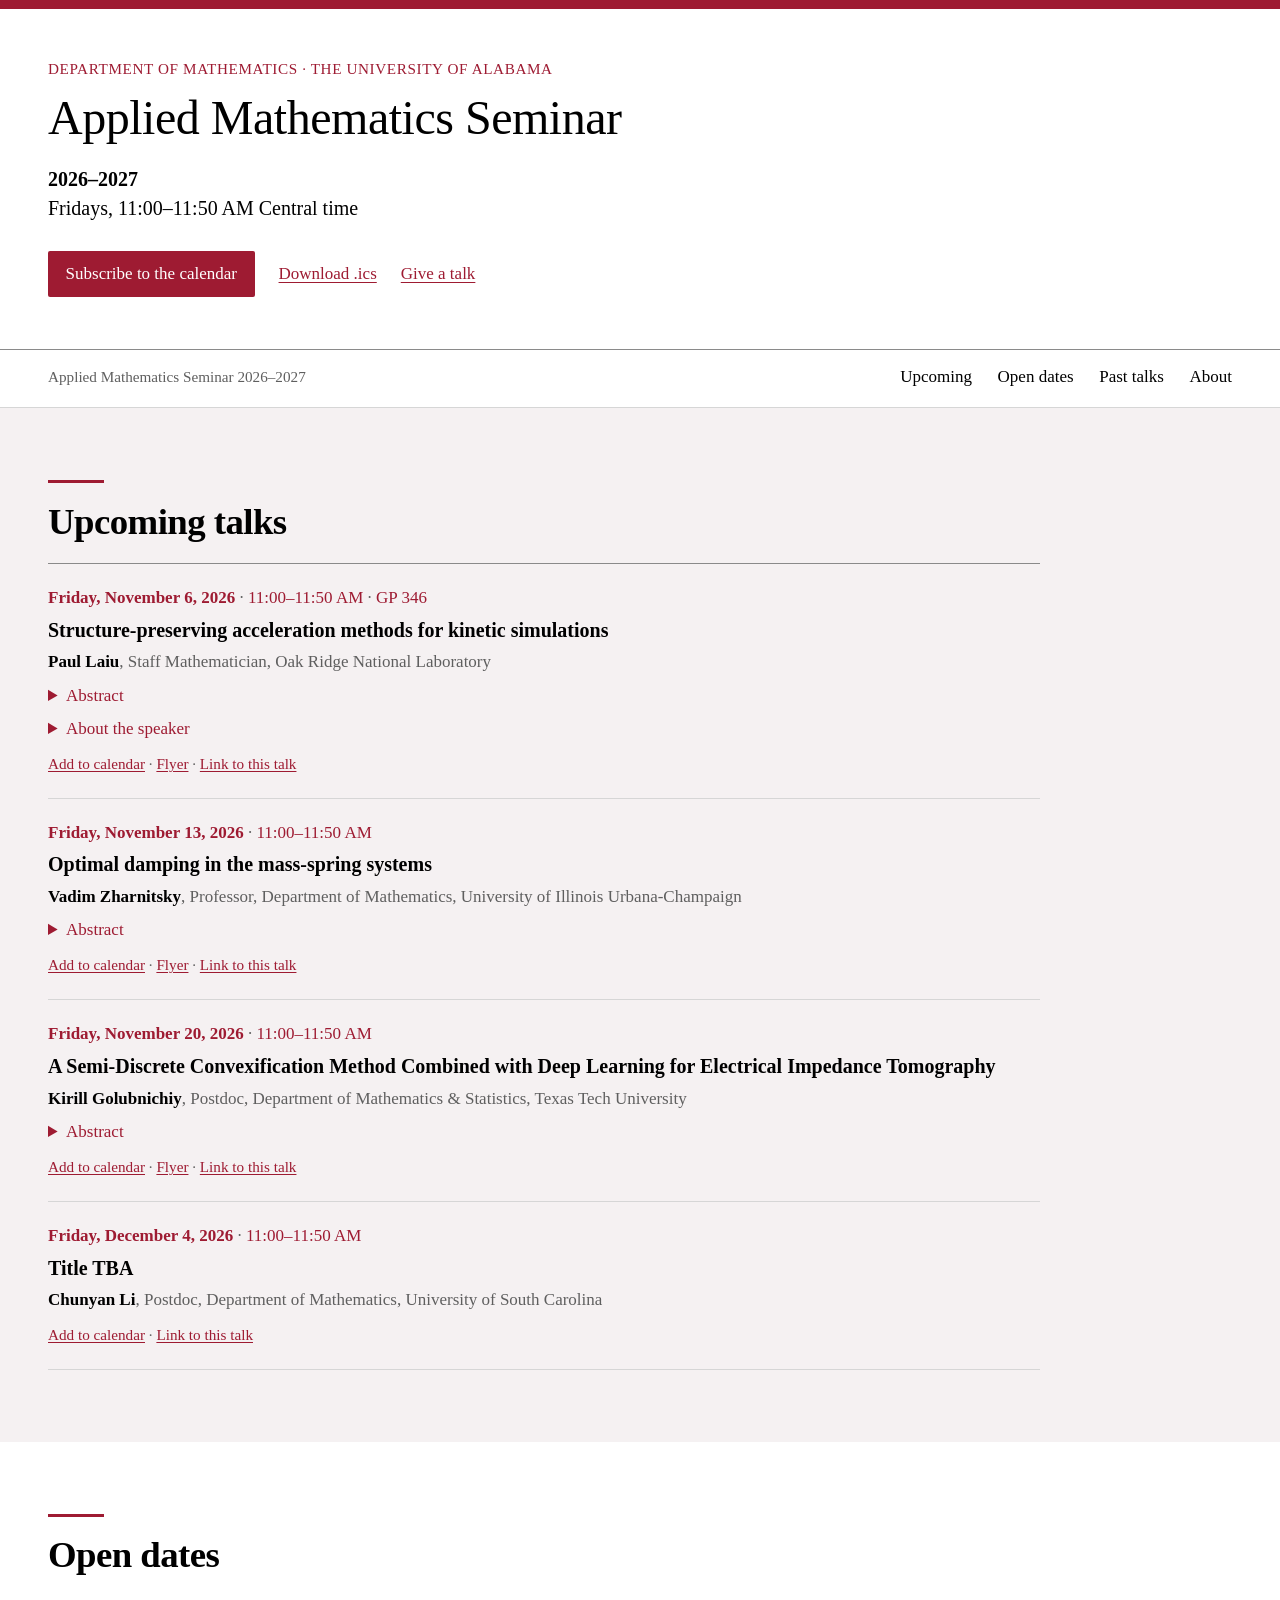
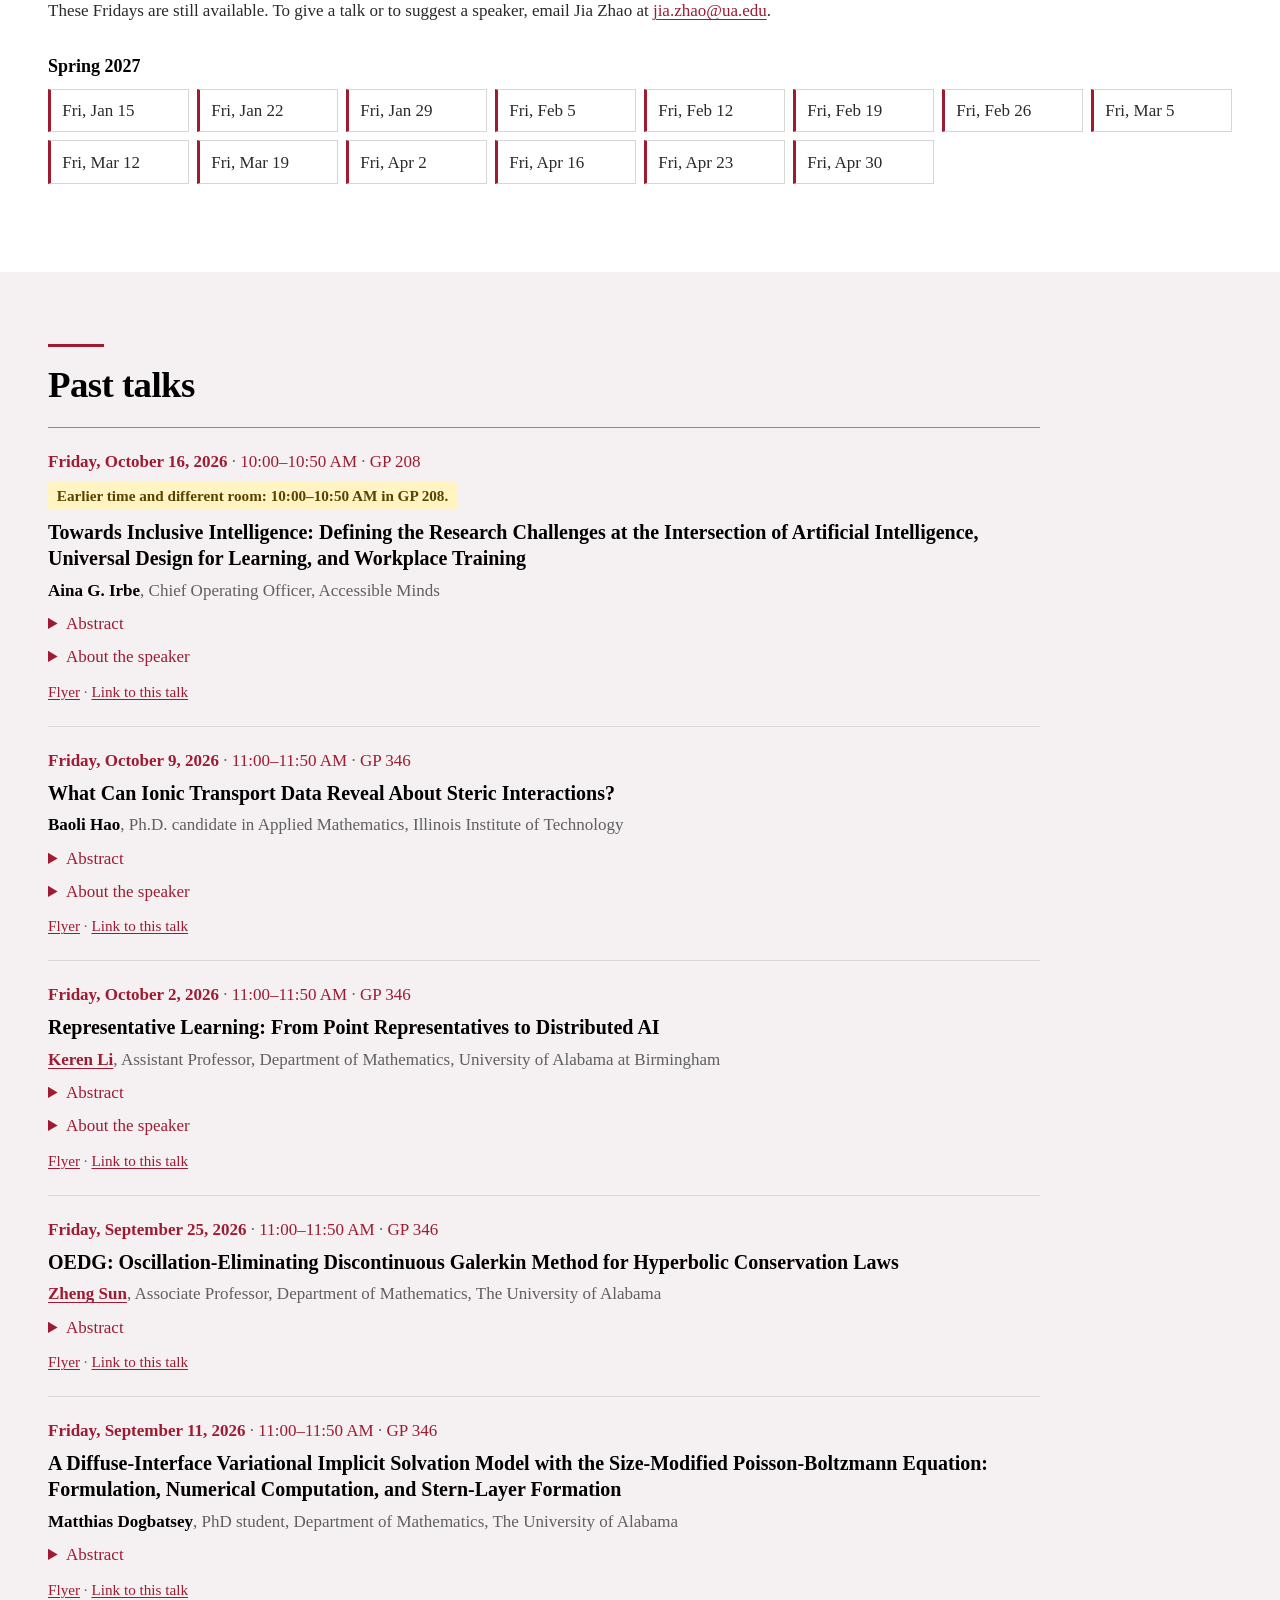
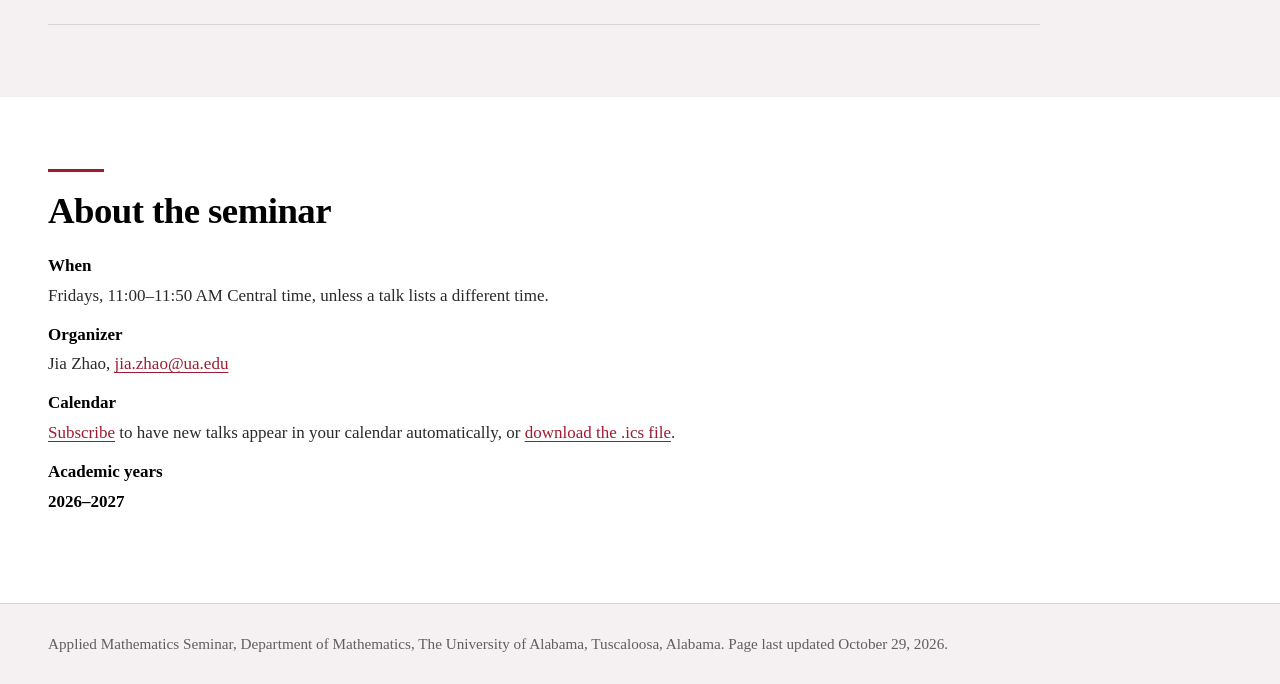
==== 2026-2027.html @ 8904eb74 "Paul Laiu (Nov 6): title, abstract, bio, room GP 346 Rebuilt as of 2026-10-29: Oct 9 and Oct 16 move" ====
<!DOCTYPE html>
<html lang="en">
<head>
<meta charset="utf-8">
<meta name="viewport" content="width=device-width, initial-scale=1">
<title>Applied Mathematics Seminar 2026–2027 · The University of Alabama</title>
<meta name="description" content="Applied Mathematics Seminar, The University of Alabama · Department of Mathematics: schedule, abstracts and open dates for 2026–2027.">
<link rel="stylesheet" href="style.css">
<link rel="alternate" type="text/calendar" title="Seminar calendar" href="seminar.ics">
<!-- Generated by build.py from talks.toml. Edit talks.toml, not this file. -->
</head>
<body>
<header class="masthead" id="top">
<div class="wrap">
<p class="kicker">Department of Mathematics · The University of Alabama</p>
<h1>Applied Mathematics Seminar</h1>
<p class="when-where"><span class="date">2026–2027</span><span>Fridays, 11:00–11:50 AM Central time</span></p>
<ul class="actions"><li><a class="primary" href="webcal://jiazhaomath.github.io/seminar/seminar.ics">Subscribe to the calendar</a></li><li><a href="seminar.ics">Download .ics</a></li><li><a href="#open">Give a talk</a></li></ul>
</div>
</header>

<nav class="toc" aria-label="On this page">
<div class="wrap">
<a class="toc-home" href="#top">Applied Mathematics Seminar 2026–2027</a>
<ul><li><a href="#upcoming">Upcoming</a></li><li><a href="#open">Open dates</a></li><li><a href="#past">Past talks</a></li><li><a href="#about">About</a></li></ul>
</div>
</nav>

<section id="upcoming" class="band band--tint">
<div class="wrap">
<h2>Upcoming talks</h2>
<article class="talk" id="2026-11-06">
<p class="talk-when"><time datetime="2026-11-06T11:00-06:00">Friday, November 6, 2026</time><span class="sep"> · </span>11:00–11:50 AM<span class="sep"> · </span>GP 346</p>
<h3 class="talk-title">Structure-preserving acceleration methods for kinetic simulations</h3>
<p class="talk-speaker"><span class="name">Paul Laiu</span><span class="aff">Staff Mathematician, Oak Ridge National Laboratory</span></p>
<details><summary>Abstract</summary>
<p>Kinetic equations model physical phenomena across neutron transport, plasmas, and radiative transfer. However, large-scale kinetic simulations are bottlenecked by severe memory and computational costs due to their high dimensionality. In this talk, we will discuss two different acceleration strategies that substantially reduce these costs while preserving important structural properties. First, we introduce a new entropy-based moment closure for moment systems derived from kinetic equations. This new closure bypasses expensive optimization in traditional entropy-based closures via a convex neural network approximation of the entropy function. This approach enables efficient, high-order moment simulations while guaranteeing provable physical properties such as entropy dissipation and hyperbolicity. Second, we combine a high-order/low-order (HOLO) method with a micro-macro (MM) decomposition to accelerate iterative solvers in implicit time-stepping schemes for the Bhatnagar-Gross-Krook (BGK) model. The HOLO method improves convergence by incorporating source-term estimates from a coupled low-order model, whereas the MM decomposition reduces the memory cost at the fluid limit. Numerical experiments confirm that both strategies deliver significant savings in memory and computation over traditional methods.</p>
</details>
<details><summary>About the speaker</summary>
<p>Paul Laiu is a Staff Mathematician in the Multiscale Methods and Dynamics Group at Oak Ridge National Laboratory. He received his Ph.D. degree in Electrical and Computer Engineering from University of Maryland College Park in 2016. Paul’s research interest includes surrogate modeling, iterative solvers, and numerical schemes for various partial differential equations in kinetic theory. His work focuses on the design, development, and analysis of mathematical tools that accelerate the simulation and learning of multiscale systems, with applications in astrophysics, computational fluid dynamics, nuclear fusion, and rarefied gas.</p>
</details>
<p class="talk-links"><a href="ics/2026-11-06.ics">Add to calendar</a><span class="sep"> · </span><a href="flyers/2026-11-06.html">Flyer</a><span class="sep"> · </span><a href="2026-2027.html#2026-11-06">Link to this talk</a></p>
</article>
<article class="talk" id="2026-11-13">
<p class="talk-when"><time datetime="2026-11-13T11:00-06:00">Friday, November 13, 2026</time><span class="sep"> · </span>11:00–11:50 AM</p>
<h3 class="talk-title">Optimal damping in the mass-spring systems</h3>
<p class="talk-speaker"><span class="name">Vadim Zharnitsky</span><span class="aff">Professor, Department of Mathematics, University of Illinois Urbana-Champaign</span></p>
<details><summary>Abstract</summary>
<p>It is a well-known textbook example in classical mechanics that a single-degree-of-freedom mass-spring harmonic oscillator achieves its fastest exponential decay when the damping is critical. We study the analogous problem of designing optimal damping for a system of several coupled linear oscillators. Using the Weyl–Horn theorem, we construct an explicit damping matrix that theoretically realizes the best possible exponential decay rate of the system, which turns out to be the geometric mean of the natural frequencies. We show that this damping strategy outperforms the classical Rayleigh (proportional) damping approach. We also characterize the parameter regimes in which the optimal damping matrix necessarily ceases to be positive definite, and discuss the implications of this phenomenon.</p>
<p>This is a joint work with M. Arnold (UT-Dallas, USA) and O. Gendelman (Technion, Israel).</p>
</details>
<p class="talk-links"><a href="ics/2026-11-13.ics">Add to calendar</a><span class="sep"> · </span><a href="flyers/2026-11-13.html">Flyer</a><span class="sep"> · </span><a href="2026-2027.html#2026-11-13">Link to this talk</a></p>
</article>
<article class="talk" id="2026-11-20">
<p class="talk-when"><time datetime="2026-11-20T11:00-06:00">Friday, November 20, 2026</time><span class="sep"> · </span>11:00–11:50 AM</p>
<h3 class="talk-title">A Semi-Discrete Convexification Method Combined with Deep Learning for Electrical Impedance Tomography</h3>
<p class="talk-speaker"><span class="name">Kirill Golubnichiy</span><span class="aff">Postdoc, Department of Mathematics &amp; Statistics, Texas Tech University</span></p>
<details><summary>Abstract</summary>
<p>In this talk, we develop a new semi-discrete version of the Carleman estimate-based convexification method, a globally convergent numerical approach for nonlinear inverse problems. The semi-discrete convexification method is used to generate an accurate starting point for the subsequent deep learning training procedure. An important feature of the continuous convexification method is that its convergence to the true solution does not require the availability of a sufficiently accurate initial guess.</p>
<p>We introduce a new concept of (h)-strong convexity, where (h) denotes the grid step size in the semi-discrete formulation. This property enables us to derive an a priori accuracy estimate for the starting point supplied to the deep learning stage. The proposed approach is applied to the highly nonlinear inverse problem of Electrical Impedance Tomography. Numerical experiments involving complicated conductivity structures demonstrate the accuracy, robustness, and computational feasibility of the combined semi-discrete convexification and deep learning procedure.</p>
</details>
<p class="talk-links"><a href="ics/2026-11-20.ics">Add to calendar</a><span class="sep"> · </span><a href="flyers/2026-11-20.html">Flyer</a><span class="sep"> · </span><a href="2026-2027.html#2026-11-20">Link to this talk</a></p>
</article>
<article class="talk" id="2026-12-04">
<p class="talk-when"><time datetime="2026-12-04T11:00-06:00">Friday, December 4, 2026</time><span class="sep"> · </span>11:00–11:50 AM</p>
<h3 class="talk-title">Title TBA</h3>
<p class="talk-speaker"><span class="name">Chunyan Li</span><span class="aff">Postdoc, Department of Mathematics, University of South Carolina</span></p>
<p class="talk-links"><a href="ics/2026-12-04.ics">Add to calendar</a><span class="sep"> · </span><a href="2026-2027.html#2026-12-04">Link to this talk</a></p>
</article>
</div>
</section>
<section id="open" class="band">
<div class="wrap">
<h2>Open dates</h2>
<p>These Fridays are still available. To give a talk or to suggest a speaker, email Jia Zhao at <a href="mailto:jia.zhao@ua.edu">jia.zhao@ua.edu</a>.</p>
<h3>Spring 2027</h3>
<ul class="open-dates"><li><time datetime="2027-01-15">Fri, Jan 15</time></li><li><time datetime="2027-01-22">Fri, Jan 22</time></li><li><time datetime="2027-01-29">Fri, Jan 29</time></li><li><time datetime="2027-02-05">Fri, Feb 5</time></li><li><time datetime="2027-02-12">Fri, Feb 12</time></li><li><time datetime="2027-02-19">Fri, Feb 19</time></li><li><time datetime="2027-02-26">Fri, Feb 26</time></li><li><time datetime="2027-03-05">Fri, Mar 5</time></li><li><time datetime="2027-03-12">Fri, Mar 12</time></li><li><time datetime="2027-03-19">Fri, Mar 19</time></li><li><time datetime="2027-04-02">Fri, Apr 2</time></li><li><time datetime="2027-04-16">Fri, Apr 16</time></li><li><time datetime="2027-04-23">Fri, Apr 23</time></li><li><time datetime="2027-04-30">Fri, Apr 30</time></li></ul>
</div>
</section>
<section id="past" class="band band--tint">
<div class="wrap">
<h2>Past talks</h2>
<article class="talk" id="2026-10-16">
<p class="talk-when"><time datetime="2026-10-16T10:00-05:00">Friday, October 16, 2026</time><span class="sep"> · </span>10:00–10:50 AM<span class="sep"> · </span>GP 208</p>
<p class="talk-note">Earlier time and different room: 10:00–10:50 AM in GP 208.</p>
<h3 class="talk-title">Towards Inclusive Intelligence: Defining the Research Challenges at the Intersection of Artificial Intelligence, Universal Design for Learning, and Workplace Training</h3>
<p class="talk-speaker"><span class="name">Aina G. Irbe</span><span class="aff">Chief Operating Officer, Accessible Minds</span></p>
<details><summary>Abstract</summary>
<p>Organizations are increasingly using artificial intelligence (AI) to create workplace and academic training. AI can generate content quickly, adapt materials to different learners, and deliver information in text, audio, and video. These features seem to align with Universal Design for Learning (UDL), a framework that supports diverse learners by providing multiple means of engagement, representation, and action and expression. However, being efficient and adaptive is not the same as being inclusive. AI-generated training can still overlook barriers related to disability, accessibility, language, cognition, and knowledge transfer.</p>
<p>This raises three challenges in using AI to develop workplace and academic training: AI is often optimized for goals that don&#x27;t reflect inclusive learning, it can introduce new accessibility barriers or amplify existing ones, and there is no practical, validated way to evaluate training developed with AI. A proposed six-dimension framework based on UDL and the Web Content Accessibility Guidelines (WCAG) offers a way to assess whether AI-developed training is accessible, inclusive, and educationally sound. Three research questions and recommendations for future studies outline the next steps needed to validate it.</p>
</details>
<details><summary>About the speaker</summary>
<p>Dr. Aina G. Irbe is a Global Learning Strategist with a PhD in Instructional Design and Educational Technology. Specializing in digital accessibility, inclusion, and Universal Design for Learning, Dr. Irbe leads transformative digital education initiatives across global enterprises, government, and the social impact sector. A Certified Professional in Accessibility Core Competencies (CPACC) through the International Association of Accessibility Professionals (IAAP), Dr. Irbe currently serves as Chief Operating Officer at Accessible Minds.</p>
<p>Dr. Irbe&#x27;s career spans the public and private sectors, including work at the U.S. Department of State&#x27;s National Foreign Affairs Training Center (NFATC) and consulting for a range of other government agencies and nonprofit organizations. Previous roles include adjunct professor at George Washington University, and Dr. Irbe coauthored a chapter on accessible e-learning in the International Handbook of E-learning.</p>
</details>
<p class="talk-links"><a href="flyers/2026-10-16.html">Flyer</a><span class="sep"> · </span><a href="2026-2027.html#2026-10-16">Link to this talk</a></p>
</article>
<article class="talk" id="2026-10-09">
<p class="talk-when"><time datetime="2026-10-09T11:00-05:00">Friday, October 9, 2026</time><span class="sep"> · </span>11:00–11:50 AM<span class="sep"> · </span>GP 346</p>
<h3 class="talk-title">What Can Ionic Transport Data Reveal About Steric Interactions?</h3>
<p class="talk-speaker"><span class="name">Baoli Hao</span><span class="aff">Ph.D. candidate in Applied Mathematics, Illinois Institute of Technology</span></p>
<details><summary>Abstract</summary>
<p>To what extent can microscopic interactions be inferred from observable dynamics? We investigate this question in ionic transport, where steric interactions may operate at scales beyond experimental resolution. Within a unified energy-dissipation framework, we develop a hierarchy of local, higher-order, and nonlocal constitutive models to investigate what can be learned from dynamical observations. By connecting interaction scales and observational information with identifiability, model stability, and predictive accuracy, we determine the level of constitutive complexity supported by the data. Our study highlights the distinction between recovering microscopic interactions and identifying their observable dynamical effects, providing a general perspective on data-driven coarse-graining and the limits of learning multiscale physics from finite-resolution observations.</p>
</details>
<details><summary>About the speaker</summary>
<p>Baoli Hao is a Ph.D. candidate in Applied Mathematics at the Illinois Institute of Technology, advised by Professor Chun Liu. His research lies at the intersection of inverse problems and scientific machine learning, with a particular focus on learning hidden dynamical mechanisms from incomplete observational data. His work spans interacting particle systems and nonlinear partial differential equations, emphasizing structure-preserving modeling and the mathematical foundations of data-driven inference.</p>
</details>
<p class="talk-links"><a href="flyers/2026-10-09.html">Flyer</a><span class="sep"> · </span><a href="2026-2027.html#2026-10-09">Link to this talk</a></p>
</article>
<article class="talk" id="2026-10-02">
<p class="talk-when"><time datetime="2026-10-02T11:00-05:00">Friday, October 2, 2026</time><span class="sep"> · </span>11:00–11:50 AM<span class="sep"> · </span>GP 346</p>
<h3 class="talk-title">Representative Learning: From Point Representatives to Distributed AI</h3>
<p class="talk-speaker"><span class="name"><a href="https://www.uab.edu/cas/mathematics/people/faculty-directory/keren-li">Keren Li</a></span><span class="aff">Assistant Professor, Department of Mathematics, University of Alabama at Birmingham</span></p>
<details><summary>Abstract</summary>
<p>Distributed machine learning traditionally relies on exchanging gradients, model parameters, or predictions across computing nodes. Such communication can become inefficient and unstable when data are heterogeneous or communication is asynchronous. In this talk, I present Representative Learning (RepL), a framework that replaces model-based communication with the exchange of representative data objects that summarize local statistical information while preserving privacy and interpretability.</p>
<p>I will describe the evolution of RepL from simple point representatives to score-preserving and distribution-valued representations, highlighting recent developments in stability, identifiability, and heterogeneity-aware learning. I will also discuss extensions to collaborative learning, clouded representatives based on lifted empirical risk, and distributed AI systems that communicate information at the data level rather than the model level. The talk concludes with current challenges and future directions toward a unified framework for distributed AI under heterogeneity and communication constraints.</p>
</details>
<details><summary>About the speaker</summary>
<p>Keren Li is a tenure-track Assistant Professor in the Department of Mathematics at the University of Alabama at Birmingham. He earned his Ph.D. from the University of Illinois Chicago and completed postdoctoral training at Northwestern University. His research centers on distributed machine learning, particularly Representative Learning (RepL), a data-centric framework for decentralized AI that addresses challenges arising from heterogeneity and asynchrony in large-scale distributed environments.</p>
</details>
<p class="talk-links"><a href="flyers/2026-10-02.html">Flyer</a><span class="sep"> · </span><a href="2026-2027.html#2026-10-02">Link to this talk</a></p>
</article>
<article class="talk" id="2026-09-25">
<p class="talk-when"><time datetime="2026-09-25T11:00-05:00">Friday, September 25, 2026</time><span class="sep"> · </span>11:00–11:50 AM<span class="sep"> · </span>GP 346</p>
<h3 class="talk-title">OEDG: Oscillation-Eliminating Discontinuous Galerkin Method for Hyperbolic Conservation Laws</h3>
<p class="talk-speaker"><span class="name"><a href="https://sites.ua.edu/zsun/">Zheng Sun</a></span><span class="aff">Associate Professor, Department of Mathematics, The University of Alabama</span></p>
<details><summary>Abstract</summary>
<p>Controlling spurious oscillations is crucial for designing reliable numerical schemes for hyperbolic conservation laws. In this talk, we propose a novel, robust, and efficient oscillation-eliminating discontinuous Galerkin (OEDG) method on general meshes, motivated by the damping technique in [Lu, Liu, and Shu, SIAM J. Numer. Anal., 59:1299–1324, 2021]. The OEDG method incorporates an OE procedure after each Runge–Kutta stage, and it is devised by alternately evolving the conventional semidiscrete DG scheme and a damping equation. A novel damping operator is designed to possess both scale-invariant and evolution-invariant properties. We rigorously prove optimal error estimates of the fully discrete OEDG method for smooth solutions of linear scalar conservation laws. The OEDG method exhibits many notable advantages. It effectively eliminates spurious oscillations for problems spanning various scales and wave speeds without problem-specific parameters. Furthermore, it retains the key properties of the conventional DG method, such as conservation, optimal convergence rates, and superconvergence. Moreover, the OEDG method maintains stability under the normal CFL condition, even in the presence of strong shocks associated with highly stiff damping terms. The OE procedure is non-intrusive, facilitating seamless integration into existing DG codes as an independent module. Extensive numerical results confirm the analysis and validate the effectiveness of the OEDG method.</p>
</details>
<p class="talk-links"><a href="flyers/2026-09-25.html">Flyer</a><span class="sep"> · </span><a href="2026-2027.html#2026-09-25">Link to this talk</a></p>
</article>
<article class="talk" id="2026-09-11">
<p class="talk-when"><time datetime="2026-09-11T11:00-05:00">Friday, September 11, 2026</time><span class="sep"> · </span>11:00–11:50 AM<span class="sep"> · </span>GP 346</p>
<h3 class="talk-title">A Diffuse-Interface Variational Implicit Solvation Model with the Size-Modified Poisson-Boltzmann Equation: Formulation, Numerical Computation, and Stern-Layer Formation</h3>
<p class="talk-speaker"><span class="name">Matthias Dogbatsey</span><span class="aff">PhD student, Department of Mathematics, The University of Alabama</span></p>
<details><summary>Abstract</summary>
<p>Diffuse-interface variational implicit solvation models (VISMs) enable efficient computation of ensemble average solvation energies without costly molecular dynamics sampling. However, the underlying coupled nonlinear PDEs remain computationally demanding, and the classical Poisson–Boltzmann model neglects finite ion size, predicting unphysically high concentrations near molecular surfaces. We present the first numerical realization of the diffuse-interface VISM, developed to date only analytically, and the first to incorporate steric effects via the fully nonlinear size-modified Poisson–Boltzmann (SMPB) equation, coupled to a <i>p</i>-Laplace equation that determines the solute-solvent interface variationally rather than prescribing it. Our solver combines an alternating direction implicit scheme with an inexact Newton–Krylov method, stabilized by a coupling relaxation strategy. We validate against manufactured solutions and biomolecular benchmarks, and show that both steric ion effects and short-range Lennard-Jones repulsion are required for a Stern layer to emerge.</p>
</details>
<p class="talk-links"><a href="flyers/2026-09-11.html">Flyer</a><span class="sep"> · </span><a href="2026-2027.html#2026-09-11">Link to this talk</a></p>
</article>
</div>
</section>
<section id="about" class="band">
<div class="wrap">
<h2>About the seminar</h2>
<dl>
<dt>When</dt><dd>Fridays, 11:00–11:50 AM Central time, unless a talk lists a different time.</dd>
<dt>Organizer</dt><dd>Jia Zhao, <a href="mailto:jia.zhao@ua.edu">jia.zhao@ua.edu</a></dd>
<dt>Calendar</dt><dd><a href="webcal://jiazhaomath.github.io/seminar/seminar.ics">Subscribe</a> to have new talks appear in your calendar automatically, or <a href="seminar.ics">download the .ics file</a>.</dd>
<dt>Academic years</dt><dd><ul class="years"><li><span aria-current="page">2026–2027</span></li></ul></dd>
</dl>
</div>
</section>

<footer class="band--tint">
<div class="wrap">
<p>Applied Mathematics Seminar, Department of Mathematics, The University of Alabama, Tuscaloosa, Alabama. Page last updated October 29, 2026.</p>
</div>
</footer>
</body>
</html>
---- style.css ----
/* Applied Mathematics Seminar, The University of Alabama
   Hand-written stylesheet, adapted from the UASAM 2026 meeting site
   (github.com/JiaZhaoMath/UASAM2026) so the two sites look alike.
   No frameworks, no external fonts or scripts.

   Page structure: each top-level block (masthead, nav, section, footer) is a
   full-bleed "band" that carries the background; an inner .wrap holds the
   measure. Sections alternate paper / tint and each opens with a crimson rule,
   so every section reads as its own block. */

:root {
  --crimson: #9e1b32;          /* UA crimson */
  --crimson-deep: #7a1427;
  --crimson-wash: #eddfe3;     /* shading for breaks in the schedule */
  --on-crimson: #ffffff;       /* text on a crimson button: 7.9:1, hover 10.7:1 */
  --paper: #ffffff;
  --band: #f5f1f2;             /* alternating section background */
  --ink: #000000;
  --ink-body: #2a2a2a;
  --ink-muted: #5f5f5f;
  --rule: #d6d6d6;
  --rule-strong: #8a8a8a;
  --tbd-bg: #fff4c2;
  --tbd-ink: #5a4300;
  --sticky-shadow: 0 1px 0 rgba(0, 0, 0, 0.09), 0 6px 14px rgba(0, 0, 0, 0.07);
  --measure: 62rem;
  --measure-wide: 78rem;
  --nav-height: 4.5rem;
}

@media (prefers-color-scheme: dark) {
  :root {
    --crimson: #e2647b;
    --crimson-deep: #f08ea0;
    --crimson-wash: #3d1922;
    --on-crimson: #161616;     /* dark text on the light dark-mode pink: 5.5:1, hover 7.8:1 */
    --paper: #161616;
    --band: #1e1a1c;
    --ink: #ffffff;
    --ink-body: #dcdcdc;
    --ink-muted: #a3a3a3;
    --rule: #3a3a3a;
    --rule-strong: #7a7a7a;
    --tbd-bg: #4a3a00;
    --tbd-ink: #ffe9a3;
    --sticky-shadow: 0 1px 0 rgba(0, 0, 0, 0.6), 0 6px 14px rgba(0, 0, 0, 0.5);
  }
}

* { box-sizing: border-box; }

html { color-scheme: light dark; }

body {
  margin: 0;
  background: var(--paper);
  color: var(--ink-body);
  font-family: "Iowan Old Style", "Palatino Linotype", "Book Antiqua", Palatino, Georgia, "Times New Roman", serif;
  font-size: 1.0625rem;
  line-height: 1.6;
  border-top: 0.6rem solid var(--crimson);
}

a {
  color: var(--crimson);
  text-decoration-thickness: 1px;
  text-underline-offset: 0.15em;
}
a:hover { color: var(--crimson-deep); }
a:focus-visible,
summary:focus-visible {
  outline: 3px solid var(--crimson);
  outline-offset: 3px;
}

/* Keep anything scrolled to by a link or by keyboard focus clear of the
   pinned navigation bar. */
:is(a, summary, [tabindex]) { scroll-margin-top: calc(var(--nav-height) + 1rem); }

/* Bands and the measure inside them */

.wrap {
  max-width: var(--measure-wide);
  margin: 0 auto;
  padding-left: 2rem;
  padding-right: 2rem;
}

.band { padding: 4.5rem 0; }
.band--tint { background: var(--band); }

@media (max-width: 34rem) {
  .wrap { padding-left: 1.25rem; padding-right: 1.25rem; }
  .band { padding: 3rem 0; }
}

/* Masthead */

.masthead { padding: 3rem 0 3.25rem; }

.masthead h1 {
  margin: 0;
  color: var(--ink);
  font-weight: 400;
  font-size: clamp(1.9rem, 4.6vw, 3rem);
  line-height: 1.12;
  letter-spacing: -0.01em;
  text-wrap: balance;
}

.masthead .when-where {
  margin: 1.25rem 0 0;
  font-size: 1.25rem;
  line-height: 1.45;
  color: var(--ink);
}
.masthead .when-where span { display: block; }
.masthead .when-where .date { font-weight: 700; }

.masthead .tentative {
  margin: 1rem 0 0;
  color: var(--ink-muted);
  max-width: var(--measure);
}

.actions {
  margin: 1.75rem 0 0;
  padding: 0;
  list-style: none;
  display: flex;
  flex-wrap: wrap;
  gap: 0.75rem 1.5rem;
}
.actions a.primary {
  display: inline-block;
  background: var(--crimson);
  color: var(--on-crimson);
  padding: 0.6rem 1.1rem;
  text-decoration: none;
  border-radius: 2px;
}
.actions a.primary:hover { background: var(--crimson-deep); color: var(--on-crimson); }
.actions li { display: flex; align-items: center; }

/* In-page navigation, pinned to the top while scrolling */

.toc {
  position: sticky;
  top: 0;
  z-index: 10;
  margin: 0;
  padding: 0.8rem 0;
  background: var(--paper);
  border-top: 1px solid var(--rule-strong);
  border-bottom: 1px solid var(--rule);
}
.toc.is-stuck {
  border-top-color: transparent;
  box-shadow: var(--sticky-shadow);
}
.toc .wrap {
  display: flex;
  flex-wrap: wrap;
  align-items: baseline;
  gap: 0.4rem 2rem;
}
.toc-home {
  color: var(--ink-muted);
  font-size: 0.95rem;
  text-decoration: none;
}
.toc-home:hover { color: var(--crimson); text-decoration: underline; }
@media (max-width: 48rem) { .toc-home { display: none; } }

.toc ul {
  margin: 0 0 0 auto;
  padding: 0;
  list-style: none;
  display: flex;
  flex-wrap: wrap;
  gap: 0.3rem 1.6rem;
}
.toc a:not(.toc-home) {
  display: inline-block;
  color: var(--ink);
  text-decoration: none;
  padding-bottom: 0.15rem;
  border-bottom: 2px solid transparent;
}
.toc a:not(.toc-home):hover {
  color: var(--crimson);
  border-bottom-color: var(--rule-strong);
}
.toc a.is-current {
  color: var(--crimson);
  font-weight: 700;
  border-bottom-color: var(--crimson);
}

/* Keep the pinned bar to a single row on a phone: it stays on screen the whole
   time, so it must not eat the viewport. The site has no JavaScript, so
   --nav-height is a fixed estimate of the bar's height at this width. */
@media (max-width: 34rem) {
  :root { --nav-height: 6.5rem; }
  .toc { padding: 0.6rem 0; }
  .toc ul { gap: 0.25rem 1rem; font-size: 0.95rem; }
}

/* Sections */

section { scroll-margin-top: var(--nav-height); }

h2 {
  margin: 0 0 1.25rem;
  color: var(--ink);
  font-weight: 700;
  font-size: clamp(1.8rem, 3vw, 2.3rem);
  line-height: 1.15;
  letter-spacing: -0.015em;
}
section h2::before {
  content: "";
  display: block;
  width: 3.5rem;
  height: 3px;
  margin-bottom: 1.1rem;
  background: var(--crimson);
}

h3 {
  margin: 1.75rem 0 0.5rem;
  color: var(--ink);
  font-weight: 700;
  font-size: 1.125rem;
}

p, ul, ol, dl { max-width: var(--measure); }
p { margin: 0 0 1rem; }

/* Masthead additions */

.masthead .kicker {
  margin: 0 0 0.6rem;
  color: var(--crimson);
  font-size: 0.95rem;
  letter-spacing: 0.04em;
  text-transform: uppercase;
}

/* Talk cards */

.talk {
  max-width: var(--measure);
  padding: 1.25rem 0 1.35rem;
  border-bottom: 1px solid var(--rule);
  scroll-margin-top: calc(var(--nav-height) + 1rem);
}
.talk:first-of-type { border-top: 1px solid var(--rule-strong); }
.talk:target {
  background: var(--crimson-wash);
  box-shadow: -1rem 0 0 var(--crimson-wash), 1rem 0 0 var(--crimson-wash);
}

.talk-when {
  margin: 0 0 0.35rem;
  color: var(--crimson);
  font-variant-numeric: tabular-nums;
}
.talk-when time { font-weight: 700; }
.sep { color: var(--ink-muted); }

.talk-note {
  display: inline-block;
  margin: 0.1rem 0 0.6rem;
  padding: 0.1rem 0.55rem;
  background: var(--tbd-bg);
  color: var(--tbd-ink);
  border-radius: 2px;
  font-weight: 700;
  font-size: 0.95rem;
}

.talk-title {
  margin: 0 0 0.35rem;
  font-size: 1.25rem;
  line-height: 1.3;
  text-wrap: pretty;
}

.talk-speaker { margin: 0 0 0.4rem; }
.talk-speaker .name { color: var(--ink); font-weight: 700; }
.talk-speaker .name + .aff::before { content: ", "; }
.talk-speaker .aff { color: var(--ink-muted); }

.talk-reserved {
  margin: 0;
  color: var(--ink-muted);
  font-style: italic;
}

.talk details { margin: 0.35rem 0 0; }
.talk summary {
  cursor: pointer;
  color: var(--crimson);
  width: max-content;
  max-width: 100%;
}
.talk summary:hover { color: var(--crimson-deep); text-decoration: underline; }
.talk details p { margin: 0.5rem 0 0; }
.talk details[open] { padding-bottom: 0.4rem; }

.talk-links {
  margin: 0.6rem 0 0;
  font-size: 0.95rem;
}

/* Open dates */

.open-dates {
  list-style: none;
  padding: 0;
  margin: 0 0 1rem;
  max-width: none;
  display: grid;
  grid-template-columns: repeat(auto-fill, minmax(8.5rem, 1fr));
  gap: 0.5rem;
}
.open-dates li {
  padding: 0.45rem 0.7rem;
  background: var(--paper);
  border: 1px solid var(--rule);
  border-left: 3px solid var(--crimson);
  font-variant-numeric: tabular-nums;
}
.band--tint .open-dates li { background: var(--paper); }

/* About */

dl { margin: 0 0 1rem; }
dt { font-weight: 700; color: var(--ink); margin-top: 0.75rem; }
dd { margin: 0.15rem 0 0; }

.years {
  list-style: none;
  padding: 0;
  margin: 0;
  display: flex;
  flex-wrap: wrap;
  gap: 0.25rem 1.25rem;
}
.years [aria-current] { font-weight: 700; color: var(--ink); }

footer {
  padding: 1.75rem 0;
  border-top: 1px solid var(--rule);
  color: var(--ink-muted);
  font-size: 0.95rem;
}
footer p { margin: 0; }

@media (prefers-reduced-motion: no-preference) {
  html { scroll-behavior: smooth; }
}

@media print {
  body { border-top: none; color: #000; }
  .actions, .toc, .talk-links { display: none; }
  a { color: #000; text-decoration: none; }
  .band { padding: 1.25rem 0; }
  .band--tint, .talk:target { background: none; box-shadow: none; }
  section h2::before { background: #000; }
  .talk { break-inside: avoid; }
}

/* Flyer pages (flyers/<date>.html): one talk, one printed page */

body.flyer { border-top: none; background: var(--band); }

.flyer-back {
  max-width: 8.5in;
  margin: 1rem auto 0;
  padding: 0 1rem;
  font-size: 0.95rem;
  color: var(--ink-muted);
}

.flyer-page {
  box-sizing: border-box;
  max-width: 8.5in;
  min-height: 11in;
  margin: 1rem auto 2rem;
  padding: 0.7in 0.75in 0.6in;
  background: var(--paper);
  border-top: 0.45in solid var(--crimson);
  box-shadow: 0 1px 3px rgba(0, 0, 0, 0.12);
  display: flex;
  flex-direction: column;
}

.flyer-head { margin-bottom: 1.4rem; }
.flyer-series {
  margin: 0;
  color: var(--crimson);
  font-size: 1.9rem;
  font-weight: 700;
  line-height: 1.1;
}
.flyer-dept { margin: 0.2rem 0 0; color: var(--ink-muted); }

.flyer-when {
  margin: 0 0 1.25rem;
  padding: 0.6rem 0;
  border-top: 1px solid var(--rule-strong);
  border-bottom: 1px solid var(--rule-strong);
  color: var(--ink);
  font-size: 1.15rem;
  font-weight: 700;
  display: flex;
  flex-wrap: wrap;
  gap: 0.2rem 1.6rem;
}

.flyer-note {
  margin: -0.5rem 0 1.1rem;
  padding: 0.3rem 0.6rem;
  background: var(--tbd-bg);
  color: var(--tbd-ink);
  font-weight: 700;
}

.flyer-title {
  margin: 0 0 0.9rem;
  color: var(--ink);
  font-size: 2rem;
  line-height: 1.15;
  font-weight: 700;
  text-wrap: balance;
}
.flyer-speaker { margin: 0; color: var(--ink); font-size: 1.35rem; font-weight: 700; }
.flyer-aff { margin: 0.1rem 0 0; color: var(--ink-muted); font-size: 1.05rem; }

.flyer-page section { margin-top: 1.3rem; }
.flyer-page h2 {
  margin: 0 0 0.35rem;
  font-size: 1.05rem;
  letter-spacing: 0.04em;
  text-transform: uppercase;
  color: var(--crimson);
}
.flyer-page section p { margin: 0 0 0.6rem; max-width: none; text-align: justify; hyphens: auto; }

.flyer--dense { font-size: 0.95rem; line-height: 1.45; }
.flyer--dense .flyer-title { font-size: 1.7rem; }
.flyer--compact { font-size: 0.82rem; line-height: 1.34; }
.flyer--compact .flyer-head { margin-bottom: 0.9rem; }
.flyer--compact .flyer-when { font-size: 1.05rem; margin-bottom: 0.9rem; }
.flyer--compact .flyer-title { font-size: 1.45rem; }
.flyer--compact .flyer-speaker { font-size: 1.2rem; }
.flyer--compact section { margin-top: 0.8rem; }
.flyer-page section h2::before { display: none; }

.flyer-foot {
  margin-top: auto;
  padding-top: 1rem;
  border-top: 1px solid var(--rule);
  display: flex;
  flex-wrap: wrap;
  justify-content: space-between;
  gap: 0.25rem 1rem;
  color: var(--ink-muted);
}

@media (max-width: 34rem) {
  .flyer-page { padding: 1.25rem 1rem; min-height: 0; border-top-width: 0.6rem; }
  .flyer-title { font-size: 1.5rem; }
}

@page { size: letter; margin: 0.5in; }

@media print {
  body.flyer { background: #fff; }
  .flyer-back { display: none; }
  .flyer-page {
    max-width: none;
    min-height: 9.85in;
    margin: 0;
    padding: 0;
    padding-top: 0.25in;
    background: #fff;
    box-shadow: none;
    border-top: 0.3in solid #9e1b32;
    -webkit-print-color-adjust: exact;
    print-color-adjust: exact;
  }
  .flyer-series, .flyer-page h2 { color: #9e1b32; }
  .flyer-page, .flyer-title, .flyer-speaker, .flyer-when { color: #000; }
  .flyer-aff, .flyer-dept, .flyer-foot { color: #444; }
  .flyer-note { background: #fff4c2; color: #000; }
}
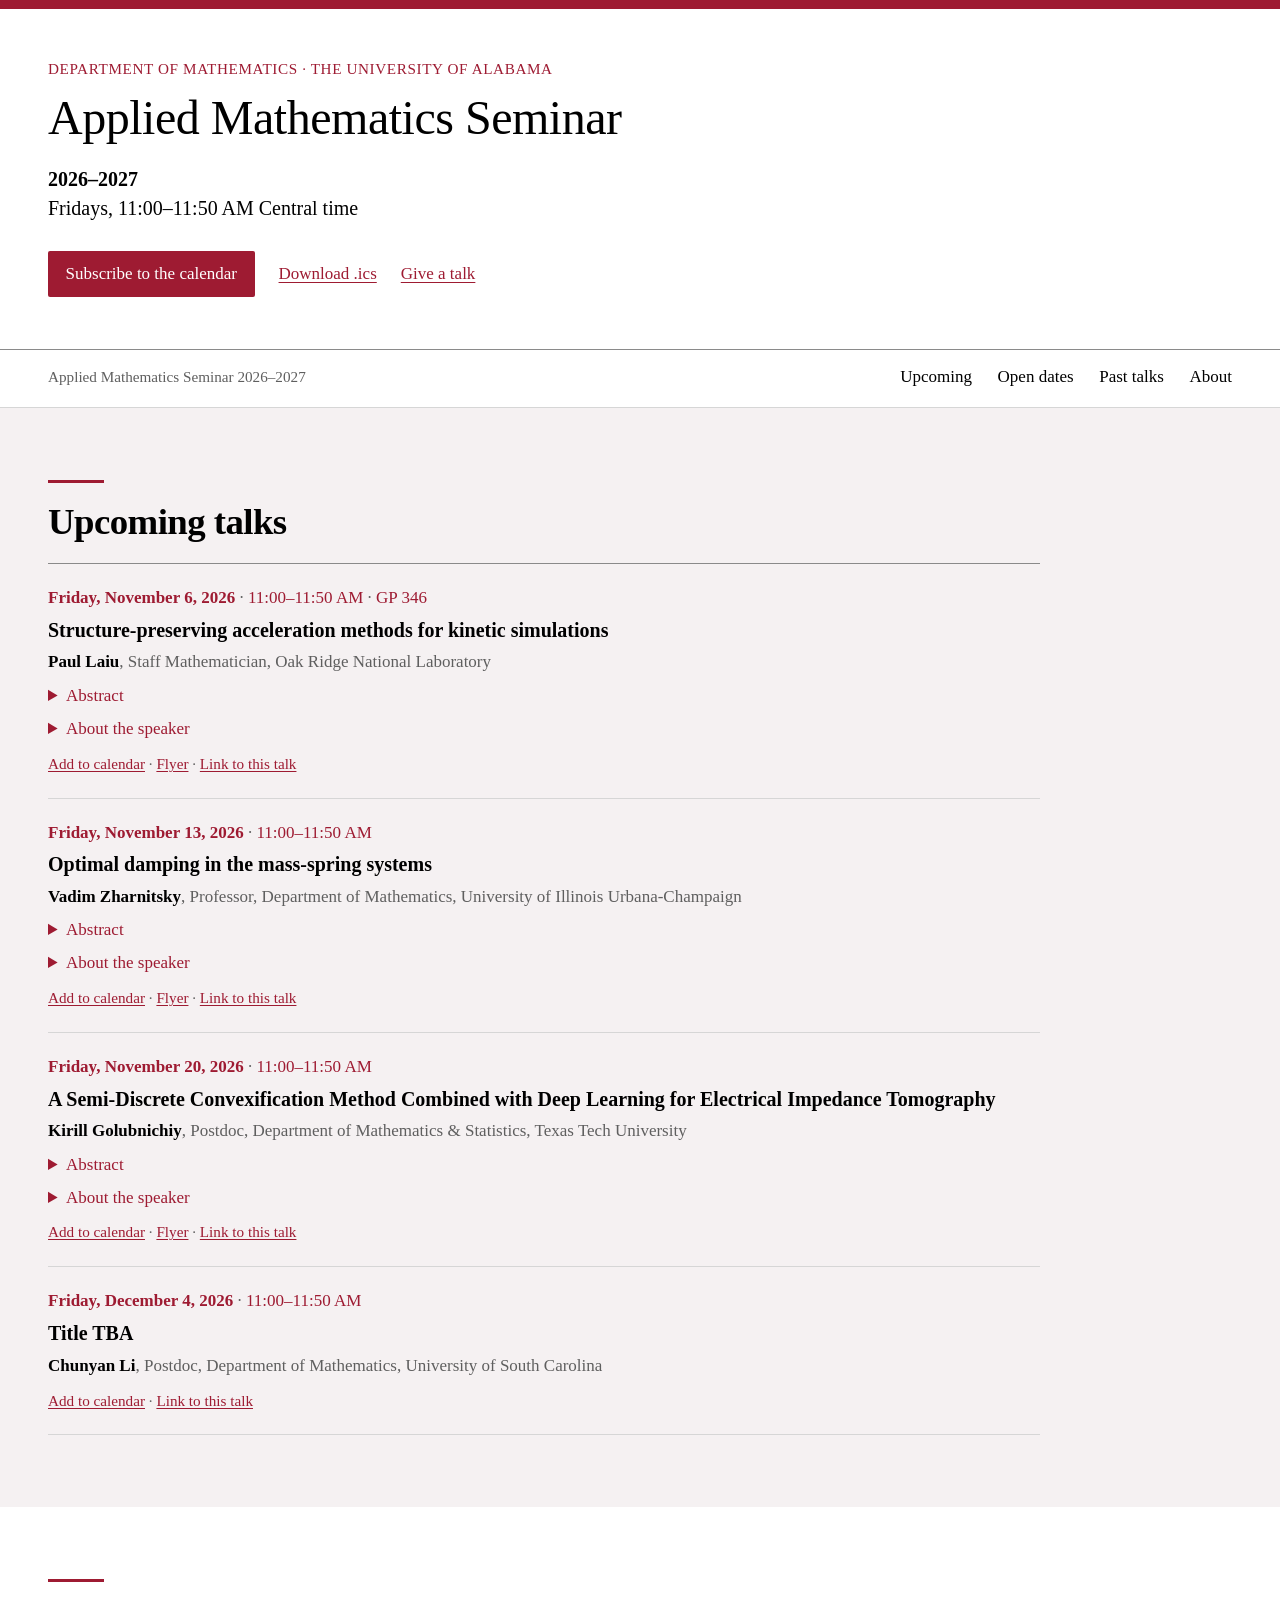
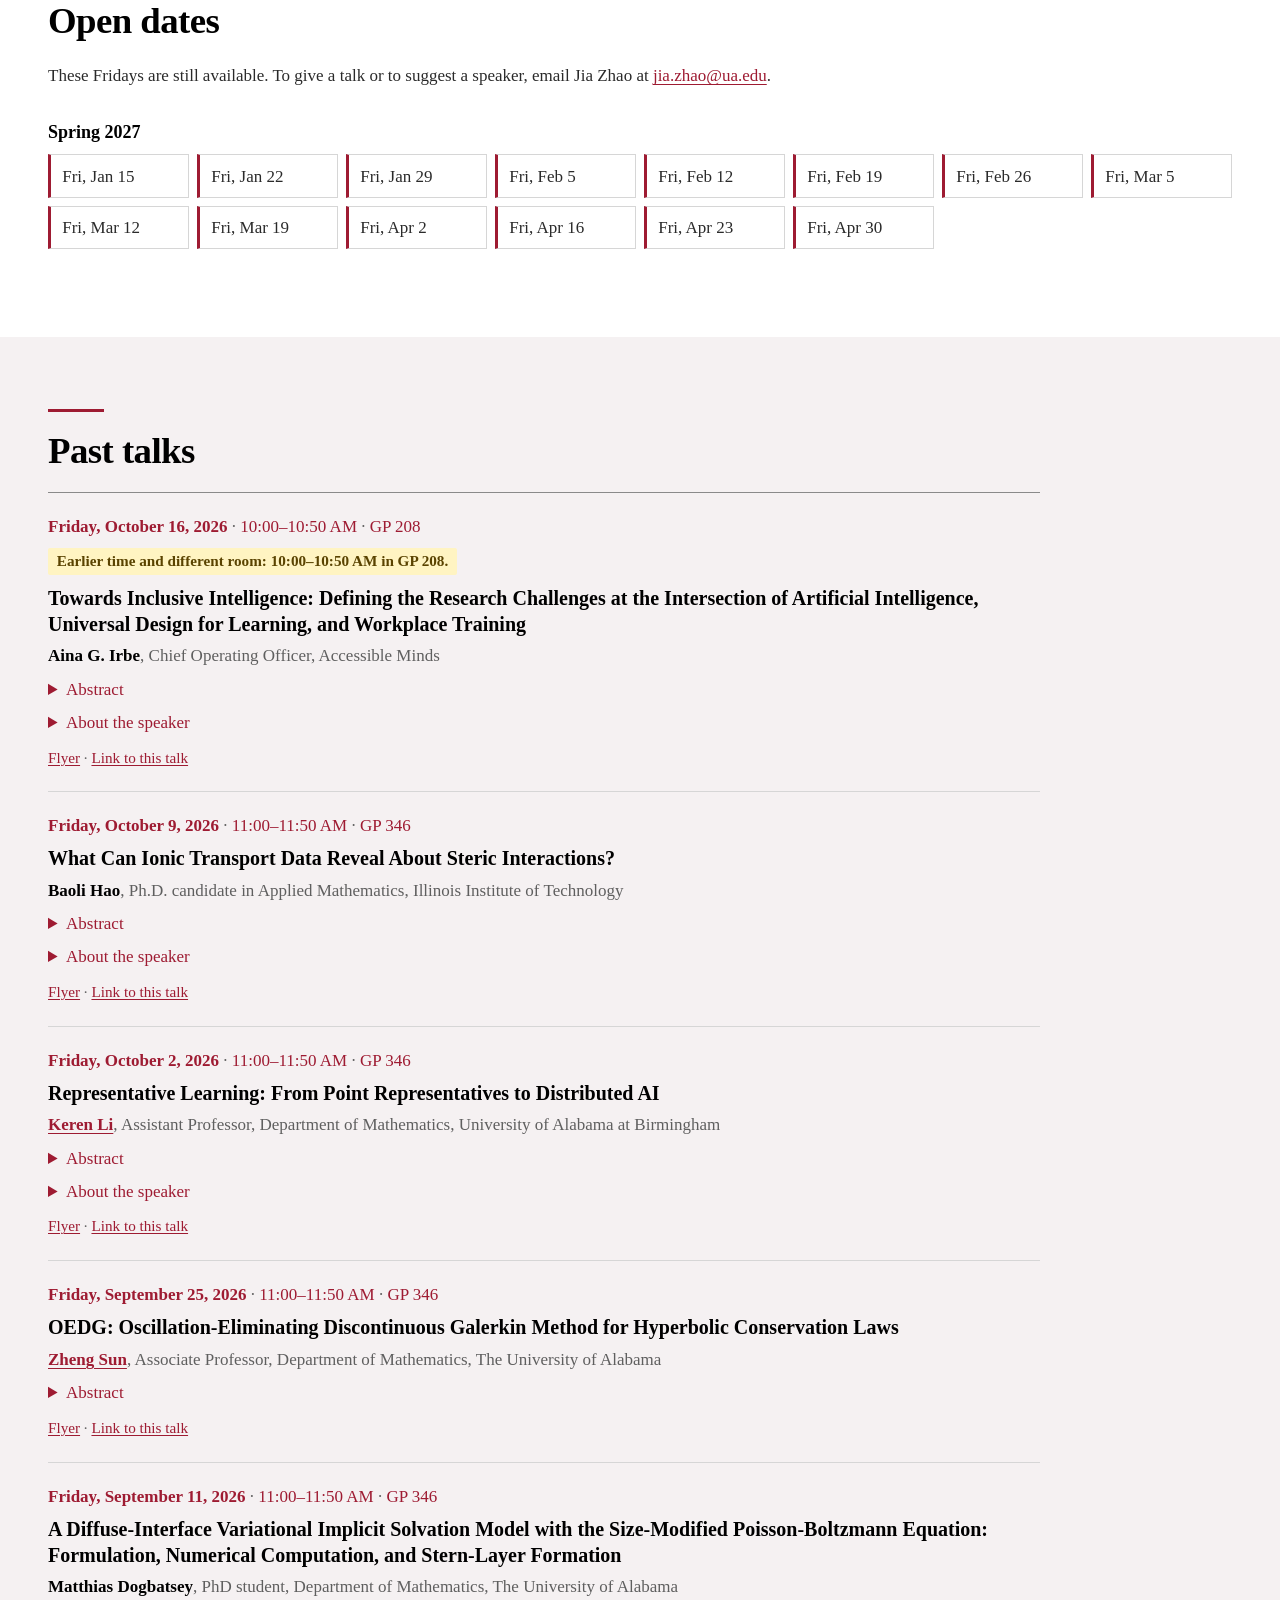
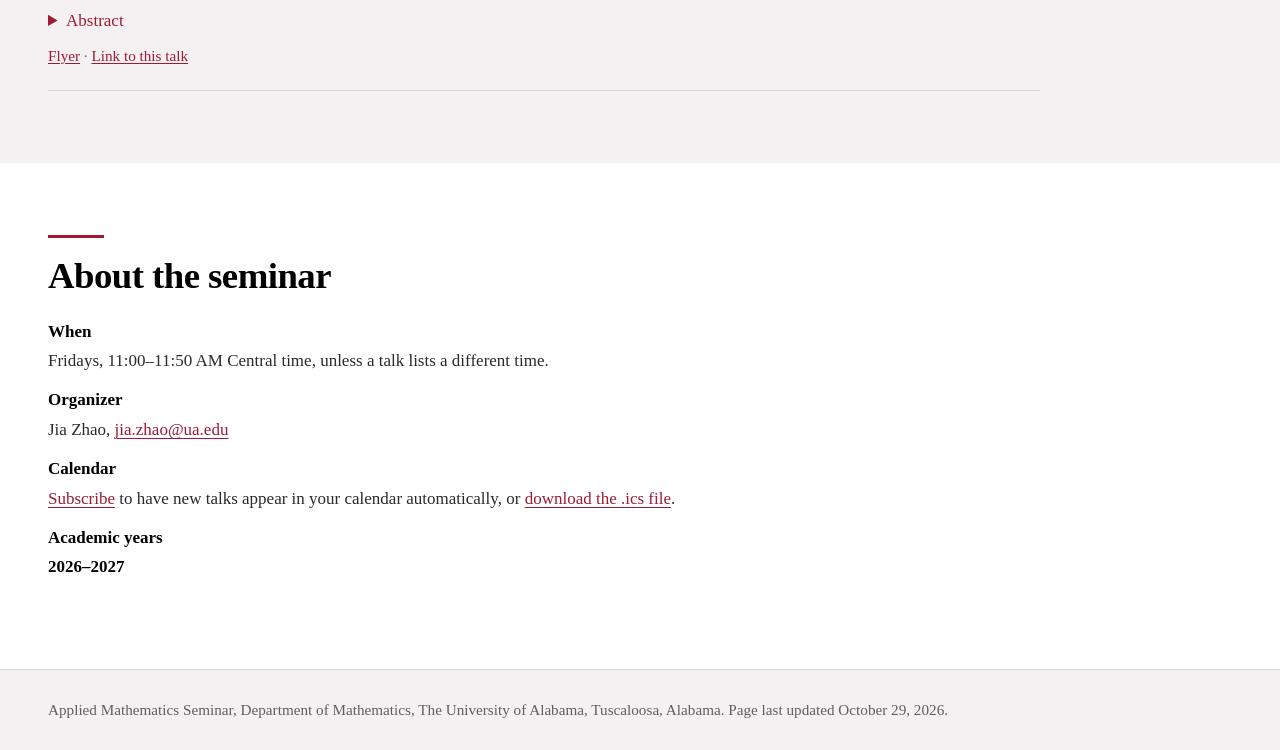
==== commit 213dd2ce: "Speaker bios: Zharnitsky (Nov 13), Golubnichiy (Nov 20) Co-Authored-By: Claude Opus 5.5 <noreply@ant" ====
--- a/2026-2027.html
+++ b/2026-2027.html
@@ -49,6 +49,9 @@
 <p>It is a well-known textbook example in classical mechanics that a single-degree-of-freedom mass-spring harmonic oscillator achieves its fastest exponential decay when the damping is critical. We study the analogous problem of designing optimal damping for a system of several coupled linear oscillators. Using the Weyl–Horn theorem, we construct an explicit damping matrix that theoretically realizes the best possible exponential decay rate of the system, which turns out to be the geometric mean of the natural frequencies. We show that this damping strategy outperforms the classical Rayleigh (proportional) damping approach. We also characterize the parameter regimes in which the optimal damping matrix necessarily ceases to be positive definite, and discuss the implications of this phenomenon.</p>
 <p>This is a joint work with M. Arnold (UT-Dallas, USA) and O. Gendelman (Technion, Israel).</p>
 </details>
+<details><summary>About the speaker</summary>
+<p>Vadim Zharnitsky is a professor of mathematics at the University of Illinois Urbana-Champaign, where he also holds an appointment in the Coordinated Science Laboratory. He received his Ph.D. in applied mathematics from Rensselaer Polytechnic Institute in 1996. His research focuses on dynamical systems and differential equations, with particular interests in nonlinear waves and Hamiltonian dynamics.</p>
+</details>
 <p class="talk-links"><a href="ics/2026-11-13.ics">Add to calendar</a><span class="sep"> · </span><a href="flyers/2026-11-13.html">Flyer</a><span class="sep"> · </span><a href="2026-2027.html#2026-11-13">Link to this talk</a></p>
 </article>
 <article class="talk" id="2026-11-20">
@@ -58,6 +61,9 @@
 <details><summary>Abstract</summary>
 <p>In this talk, we develop a new semi-discrete version of the Carleman estimate-based convexification method, a globally convergent numerical approach for nonlinear inverse problems. The semi-discrete convexification method is used to generate an accurate starting point for the subsequent deep learning training procedure. An important feature of the continuous convexification method is that its convergence to the true solution does not require the availability of a sufficiently accurate initial guess.</p>
 <p>We introduce a new concept of (h)-strong convexity, where (h) denotes the grid step size in the semi-discrete formulation. This property enables us to derive an a priori accuracy estimate for the starting point supplied to the deep learning stage. The proposed approach is applied to the highly nonlinear inverse problem of Electrical Impedance Tomography. Numerical experiments involving complicated conductivity structures demonstrate the accuracy, robustness, and computational feasibility of the combined semi-discrete convexification and deep learning procedure.</p>
+</details>
+<details><summary>About the speaker</summary>
+<p>Kirill V. Golubnichiy is a postdoctoral scholar in the Department of Mathematics and Statistics at Texas Tech University. He received his Ph.D. from the University of Washington, Seattle, in 2022. His research focuses on inverse and ill-posed problems for partial differential equations, with applications in mathematical finance, imaging, and mathematical physics. He develops analytical and computational methods based on Carleman estimates, convexification, and machine learning, and also studies mean field games.</p>
 </details>
 <p class="talk-links"><a href="ics/2026-11-20.ics">Add to calendar</a><span class="sep"> · </span><a href="flyers/2026-11-20.html">Flyer</a><span class="sep"> · </span><a href="2026-2027.html#2026-11-20">Link to this talk</a></p>
 </article>
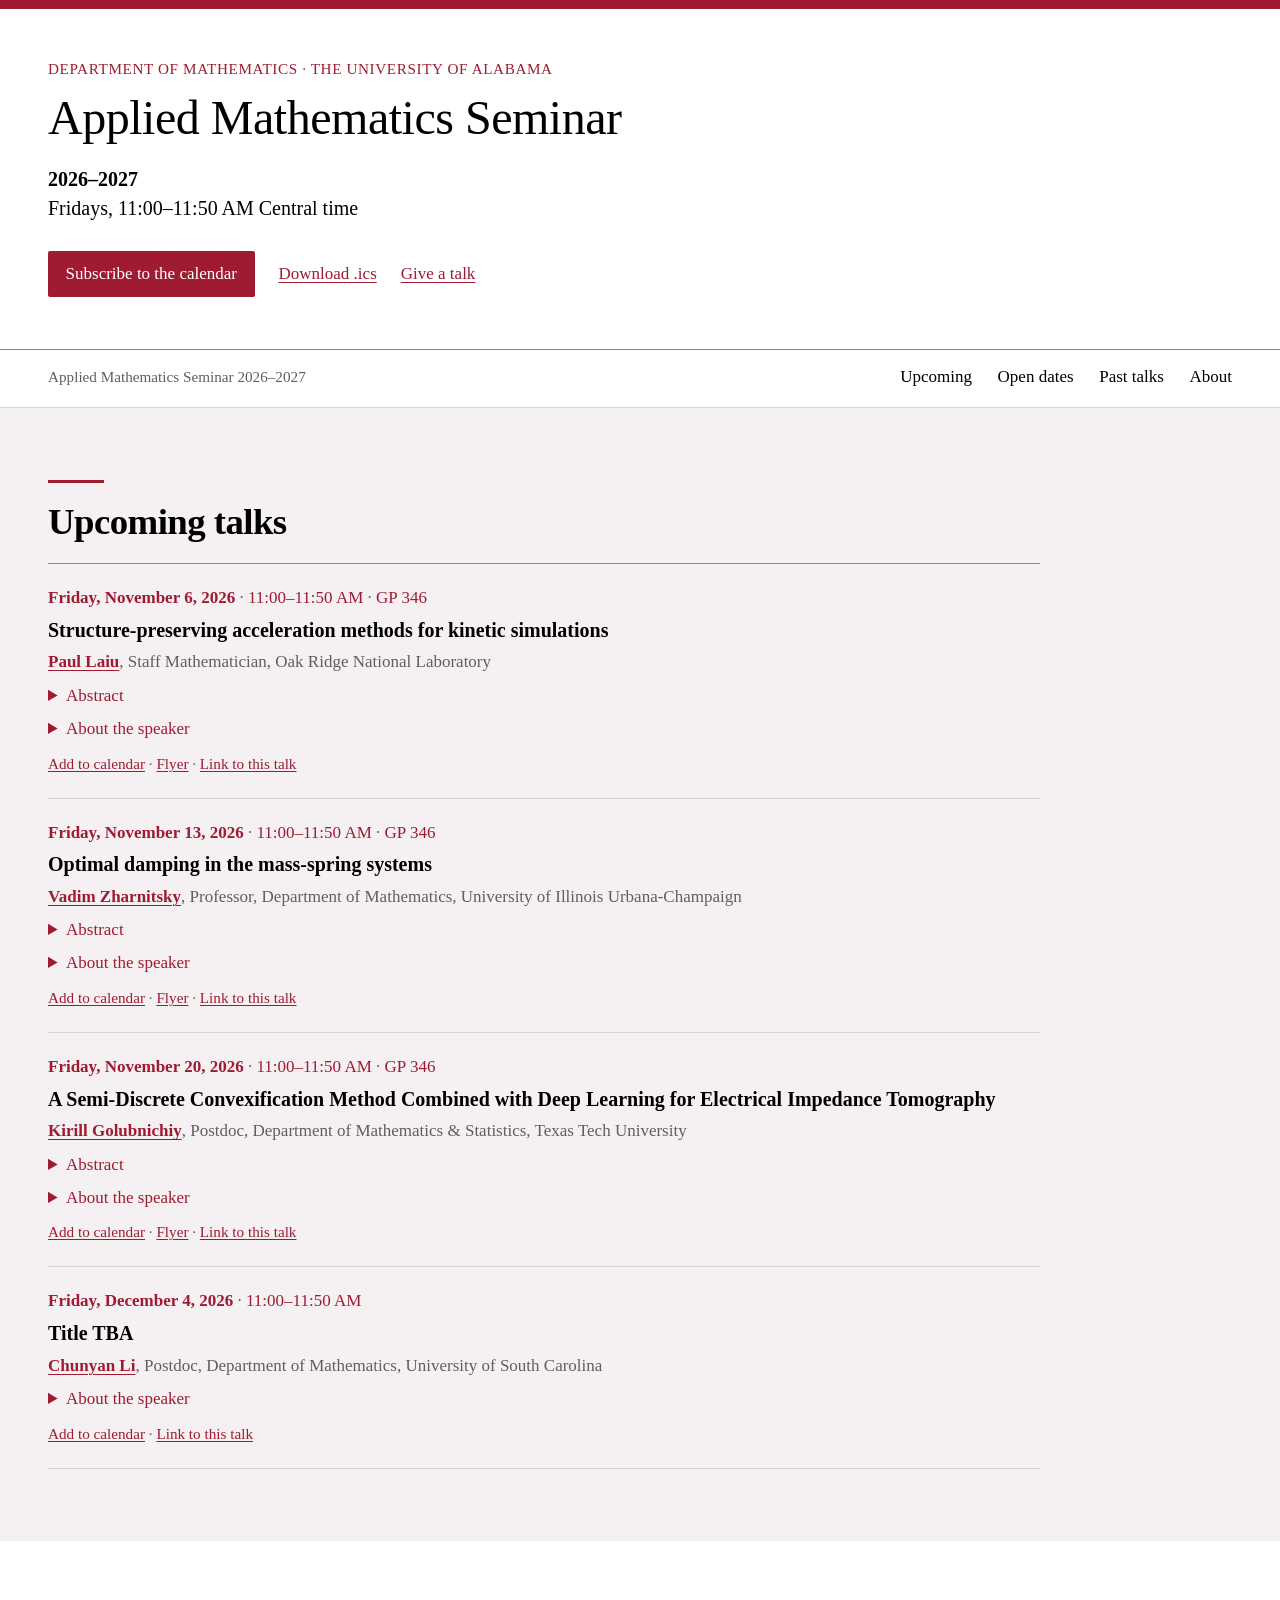
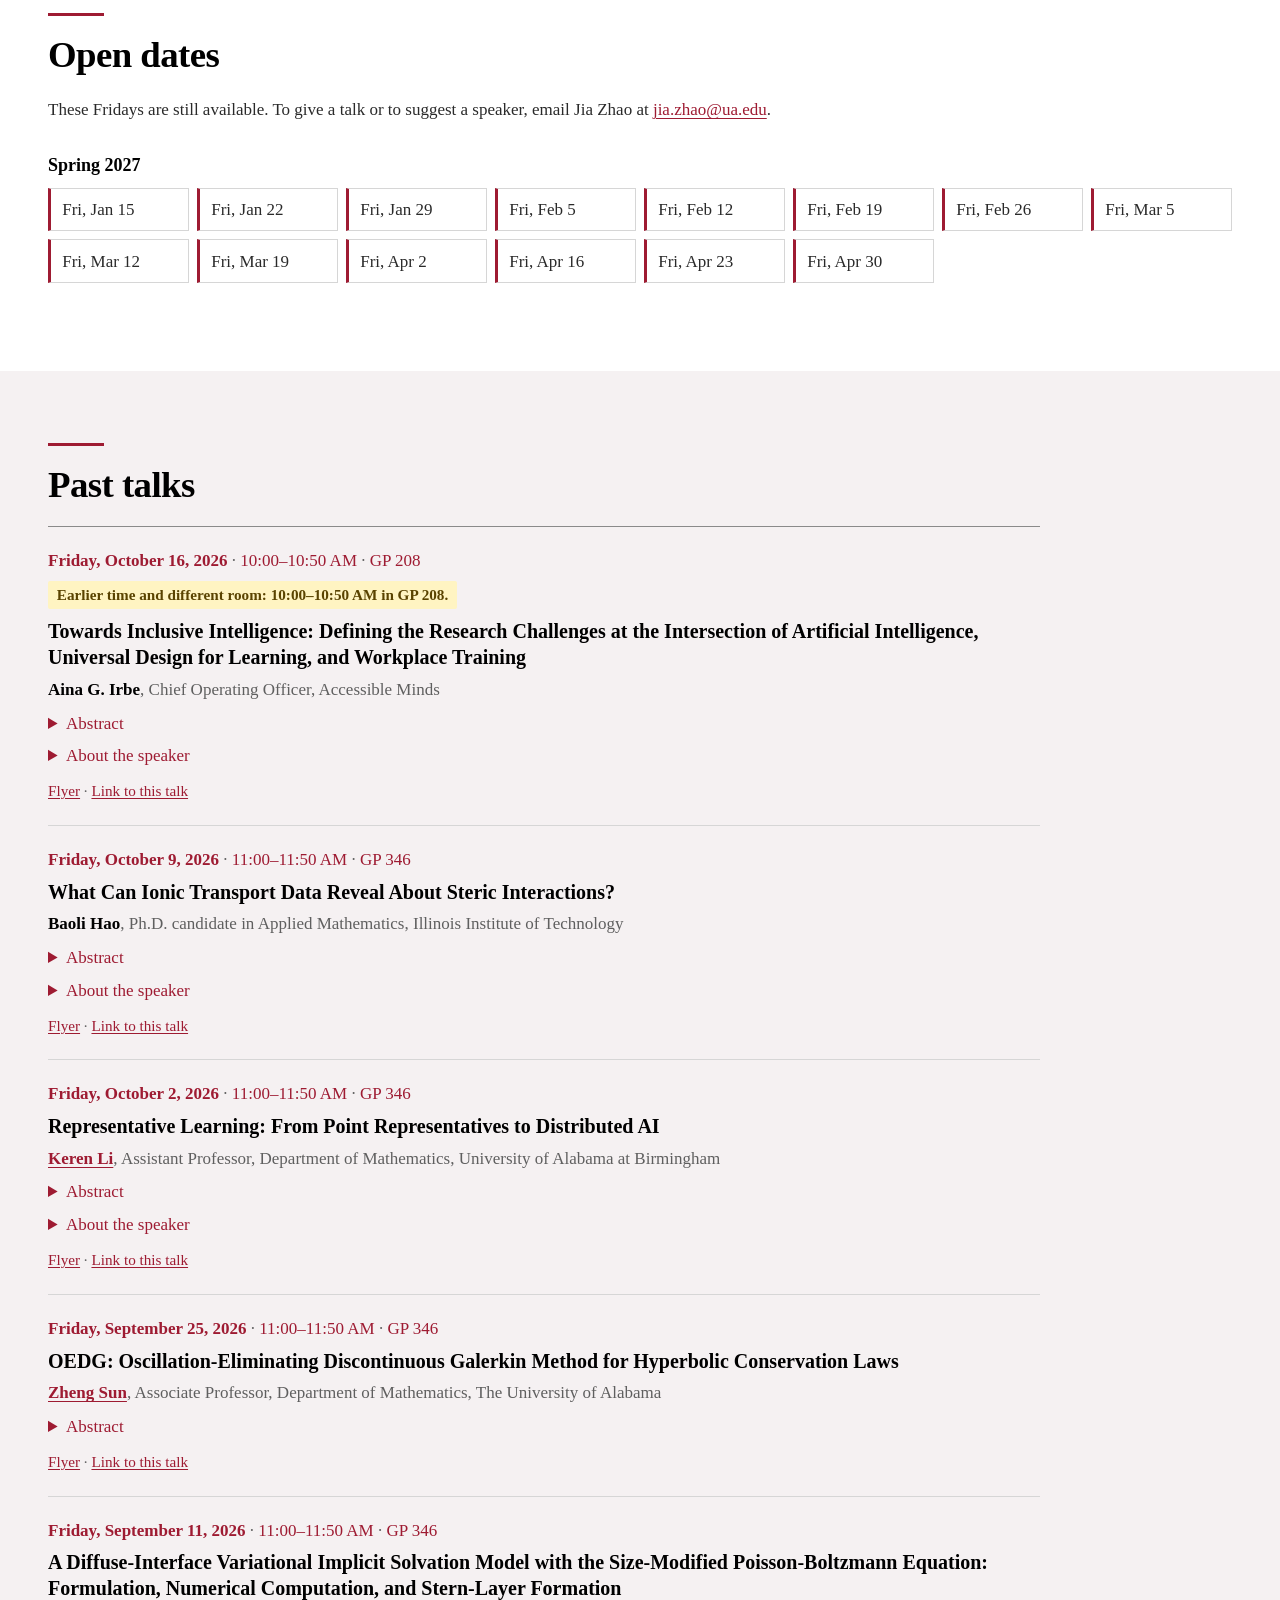
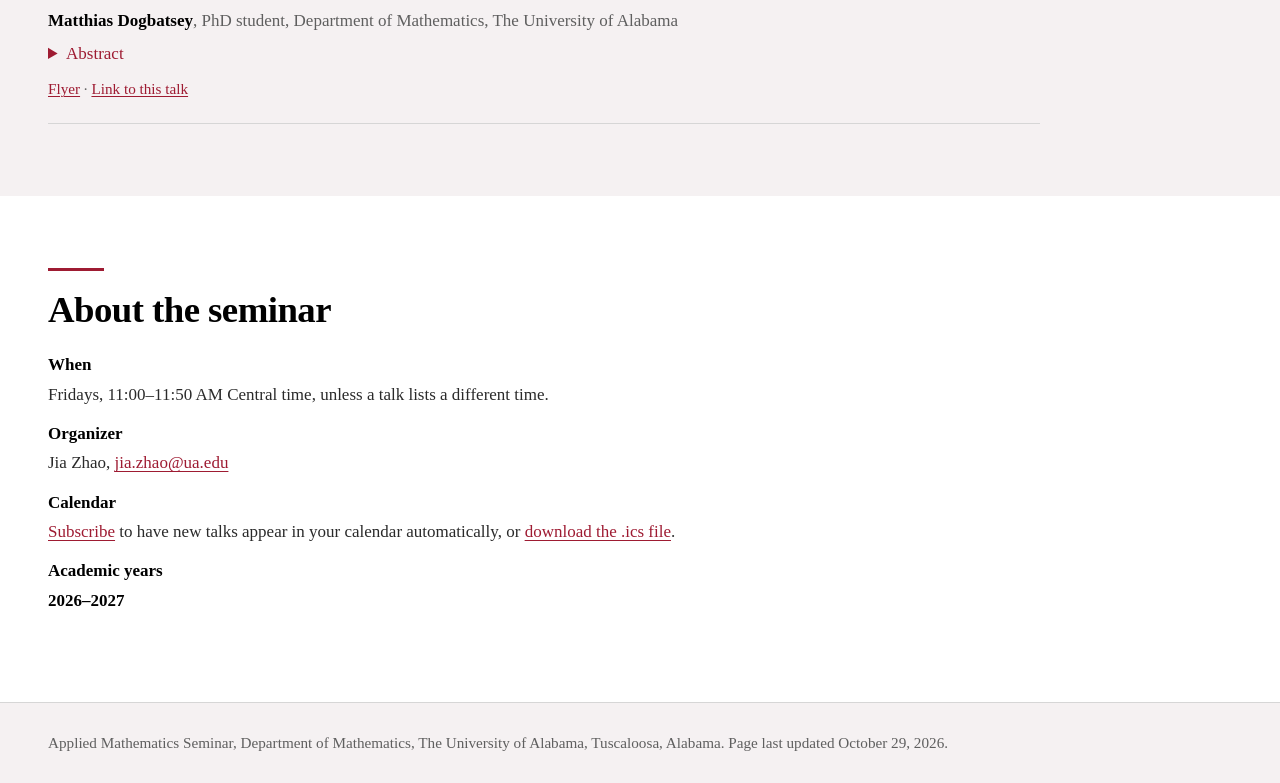
==== commit 34b85a68: "Fill speaker pages, Nov 13/20 rooms, Chunyan Li bio; site_url -> zhaojia.net - webpages for Laiu, Zh" ====
--- a/2026-2027.html
+++ b/2026-2027.html
@@ -15,7 +15,7 @@
 <p class="kicker">Department of Mathematics · The University of Alabama</p>
 <h1>Applied Mathematics Seminar</h1>
 <p class="when-where"><span class="date">2026–2027</span><span>Fridays, 11:00–11:50 AM Central time</span></p>
-<ul class="actions"><li><a class="primary" href="webcal://jiazhaomath.github.io/seminar/seminar.ics">Subscribe to the calendar</a></li><li><a href="seminar.ics">Download .ics</a></li><li><a href="#open">Give a talk</a></li></ul>
+<ul class="actions"><li><a class="primary" href="webcal://zhaojia.net/seminar/seminar.ics">Subscribe to the calendar</a></li><li><a href="seminar.ics">Download .ics</a></li><li><a href="#open">Give a talk</a></li></ul>
 </div>
 </header>
 
@@ -32,7 +32,7 @@
 <article class="talk" id="2026-11-06">
 <p class="talk-when"><time datetime="2026-11-06T11:00-06:00">Friday, November 6, 2026</time><span class="sep"> · </span>11:00–11:50 AM<span class="sep"> · </span>GP 346</p>
 <h3 class="talk-title">Structure-preserving acceleration methods for kinetic simulations</h3>
-<p class="talk-speaker"><span class="name">Paul Laiu</span><span class="aff">Staff Mathematician, Oak Ridge National Laboratory</span></p>
+<p class="talk-speaker"><span class="name"><a href="https://sites.google.com/site/mtplaiu">Paul Laiu</a></span><span class="aff">Staff Mathematician, Oak Ridge National Laboratory</span></p>
 <details><summary>Abstract</summary>
 <p>Kinetic equations model physical phenomena across neutron transport, plasmas, and radiative transfer. However, large-scale kinetic simulations are bottlenecked by severe memory and computational costs due to their high dimensionality. In this talk, we will discuss two different acceleration strategies that substantially reduce these costs while preserving important structural properties. First, we introduce a new entropy-based moment closure for moment systems derived from kinetic equations. This new closure bypasses expensive optimization in traditional entropy-based closures via a convex neural network approximation of the entropy function. This approach enables efficient, high-order moment simulations while guaranteeing provable physical properties such as entropy dissipation and hyperbolicity. Second, we combine a high-order/low-order (HOLO) method with a micro-macro (MM) decomposition to accelerate iterative solvers in implicit time-stepping schemes for the Bhatnagar-Gross-Krook (BGK) model. The HOLO method improves convergence by incorporating source-term estimates from a coupled low-order model, whereas the MM decomposition reduces the memory cost at the fluid limit. Numerical experiments confirm that both strategies deliver significant savings in memory and computation over traditional methods.</p>
 </details>
@@ -42,9 +42,9 @@
 <p class="talk-links"><a href="ics/2026-11-06.ics">Add to calendar</a><span class="sep"> · </span><a href="flyers/2026-11-06.html">Flyer</a><span class="sep"> · </span><a href="2026-2027.html#2026-11-06">Link to this talk</a></p>
 </article>
 <article class="talk" id="2026-11-13">
-<p class="talk-when"><time datetime="2026-11-13T11:00-06:00">Friday, November 13, 2026</time><span class="sep"> · </span>11:00–11:50 AM</p>
+<p class="talk-when"><time datetime="2026-11-13T11:00-06:00">Friday, November 13, 2026</time><span class="sep"> · </span>11:00–11:50 AM<span class="sep"> · </span>GP 346</p>
 <h3 class="talk-title">Optimal damping in the mass-spring systems</h3>
-<p class="talk-speaker"><span class="name">Vadim Zharnitsky</span><span class="aff">Professor, Department of Mathematics, University of Illinois Urbana-Champaign</span></p>
+<p class="talk-speaker"><span class="name"><a href="https://math.illinois.edu/directory/profile/vzh">Vadim Zharnitsky</a></span><span class="aff">Professor, Department of Mathematics, University of Illinois Urbana-Champaign</span></p>
 <details><summary>Abstract</summary>
 <p>It is a well-known textbook example in classical mechanics that a single-degree-of-freedom mass-spring harmonic oscillator achieves its fastest exponential decay when the damping is critical. We study the analogous problem of designing optimal damping for a system of several coupled linear oscillators. Using the Weyl–Horn theorem, we construct an explicit damping matrix that theoretically realizes the best possible exponential decay rate of the system, which turns out to be the geometric mean of the natural frequencies. We show that this damping strategy outperforms the classical Rayleigh (proportional) damping approach. We also characterize the parameter regimes in which the optimal damping matrix necessarily ceases to be positive definite, and discuss the implications of this phenomenon.</p>
 <p>This is a joint work with M. Arnold (UT-Dallas, USA) and O. Gendelman (Technion, Israel).</p>
@@ -55,9 +55,9 @@
 <p class="talk-links"><a href="ics/2026-11-13.ics">Add to calendar</a><span class="sep"> · </span><a href="flyers/2026-11-13.html">Flyer</a><span class="sep"> · </span><a href="2026-2027.html#2026-11-13">Link to this talk</a></p>
 </article>
 <article class="talk" id="2026-11-20">
-<p class="talk-when"><time datetime="2026-11-20T11:00-06:00">Friday, November 20, 2026</time><span class="sep"> · </span>11:00–11:50 AM</p>
+<p class="talk-when"><time datetime="2026-11-20T11:00-06:00">Friday, November 20, 2026</time><span class="sep"> · </span>11:00–11:50 AM<span class="sep"> · </span>GP 346</p>
 <h3 class="talk-title">A Semi-Discrete Convexification Method Combined with Deep Learning for Electrical Impedance Tomography</h3>
-<p class="talk-speaker"><span class="name">Kirill Golubnichiy</span><span class="aff">Postdoc, Department of Mathematics &amp; Statistics, Texas Tech University</span></p>
+<p class="talk-speaker"><span class="name"><a href="https://www.depts.ttu.edu/math/about/directory/bio/index.php?id=1798">Kirill Golubnichiy</a></span><span class="aff">Postdoc, Department of Mathematics &amp; Statistics, Texas Tech University</span></p>
 <details><summary>Abstract</summary>
 <p>In this talk, we develop a new semi-discrete version of the Carleman estimate-based convexification method, a globally convergent numerical approach for nonlinear inverse problems. The semi-discrete convexification method is used to generate an accurate starting point for the subsequent deep learning training procedure. An important feature of the continuous convexification method is that its convergence to the true solution does not require the availability of a sufficiently accurate initial guess.</p>
 <p>We introduce a new concept of (h)-strong convexity, where (h) denotes the grid step size in the semi-discrete formulation. This property enables us to derive an a priori accuracy estimate for the starting point supplied to the deep learning stage. The proposed approach is applied to the highly nonlinear inverse problem of Electrical Impedance Tomography. Numerical experiments involving complicated conductivity structures demonstrate the accuracy, robustness, and computational feasibility of the combined semi-discrete convexification and deep learning procedure.</p>
@@ -70,7 +70,10 @@
 <article class="talk" id="2026-12-04">
 <p class="talk-when"><time datetime="2026-12-04T11:00-06:00">Friday, December 4, 2026</time><span class="sep"> · </span>11:00–11:50 AM</p>
 <h3 class="talk-title">Title TBA</h3>
-<p class="talk-speaker"><span class="name">Chunyan Li</span><span class="aff">Postdoc, Department of Mathematics, University of South Carolina</span></p>
+<p class="talk-speaker"><span class="name"><a href="https://chunyanlimath.github.io/">Chunyan Li</a></span><span class="aff">Postdoc, Department of Mathematics, University of South Carolina</span></p>
+<details><summary>About the speaker</summary>
+<p>Chunyan Li is a postdoctoral scholar in the Department of Mathematics at the University of South Carolina, working with Qi Wang. She received her Ph.D. in applied mathematics from the University of South Carolina in 2023 and previously held a postdoctoral position at Penn State University. Her research focuses on scientific machine learning for partial differential equations, data-driven modeling and digital twins for biomedical systems, inverse problems, data assimilation, and uncertainty quantification.</p>
+</details>
 <p class="talk-links"><a href="ics/2026-12-04.ics">Add to calendar</a><span class="sep"> · </span><a href="2026-2027.html#2026-12-04">Link to this talk</a></p>
 </article>
 </div>
@@ -152,7 +155,7 @@
 <dl>
 <dt>When</dt><dd>Fridays, 11:00–11:50 AM Central time, unless a talk lists a different time.</dd>
 <dt>Organizer</dt><dd>Jia Zhao, <a href="mailto:jia.zhao@ua.edu">jia.zhao@ua.edu</a></dd>
-<dt>Calendar</dt><dd><a href="webcal://jiazhaomath.github.io/seminar/seminar.ics">Subscribe</a> to have new talks appear in your calendar automatically, or <a href="seminar.ics">download the .ics file</a>.</dd>
+<dt>Calendar</dt><dd><a href="webcal://zhaojia.net/seminar/seminar.ics">Subscribe</a> to have new talks appear in your calendar automatically, or <a href="seminar.ics">download the .ics file</a>.</dd>
 <dt>Academic years</dt><dd><ul class="years"><li><span aria-current="page">2026–2027</span></li></ul></dd>
 </dl>
 </div>
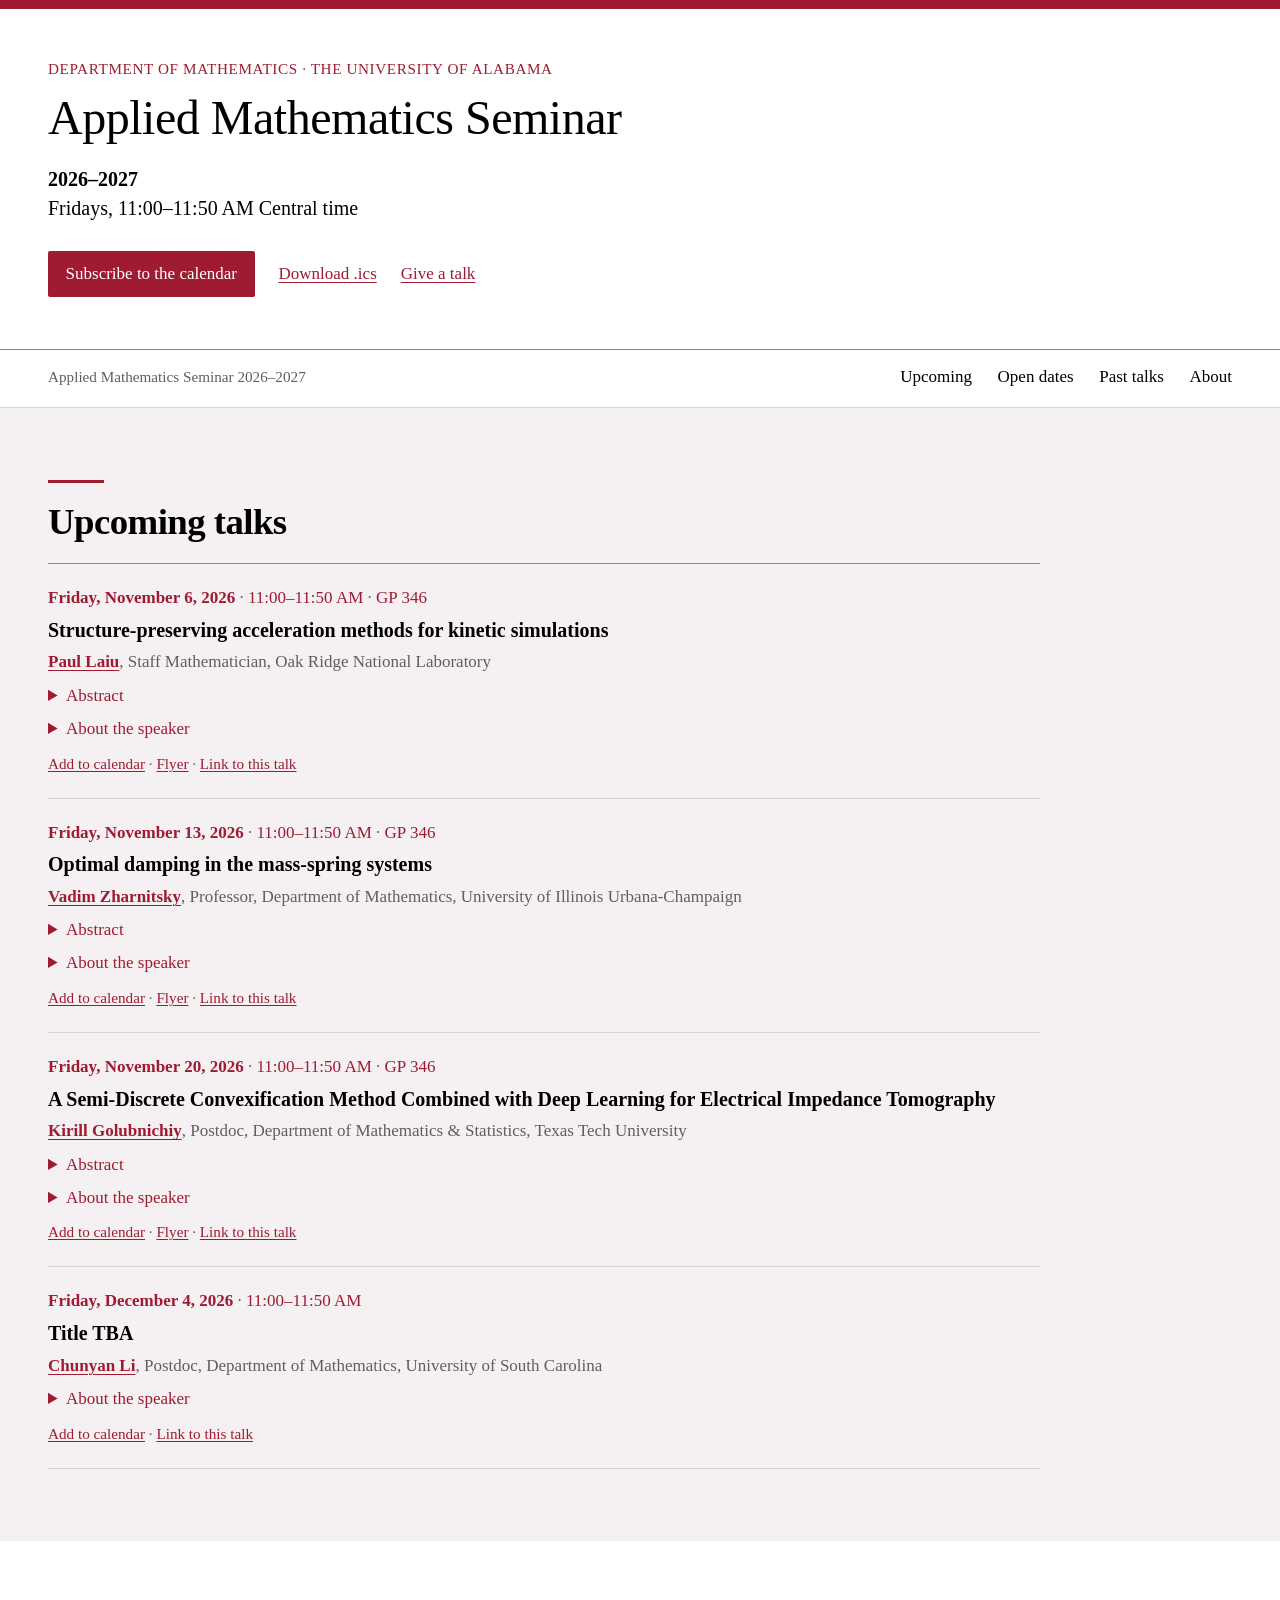
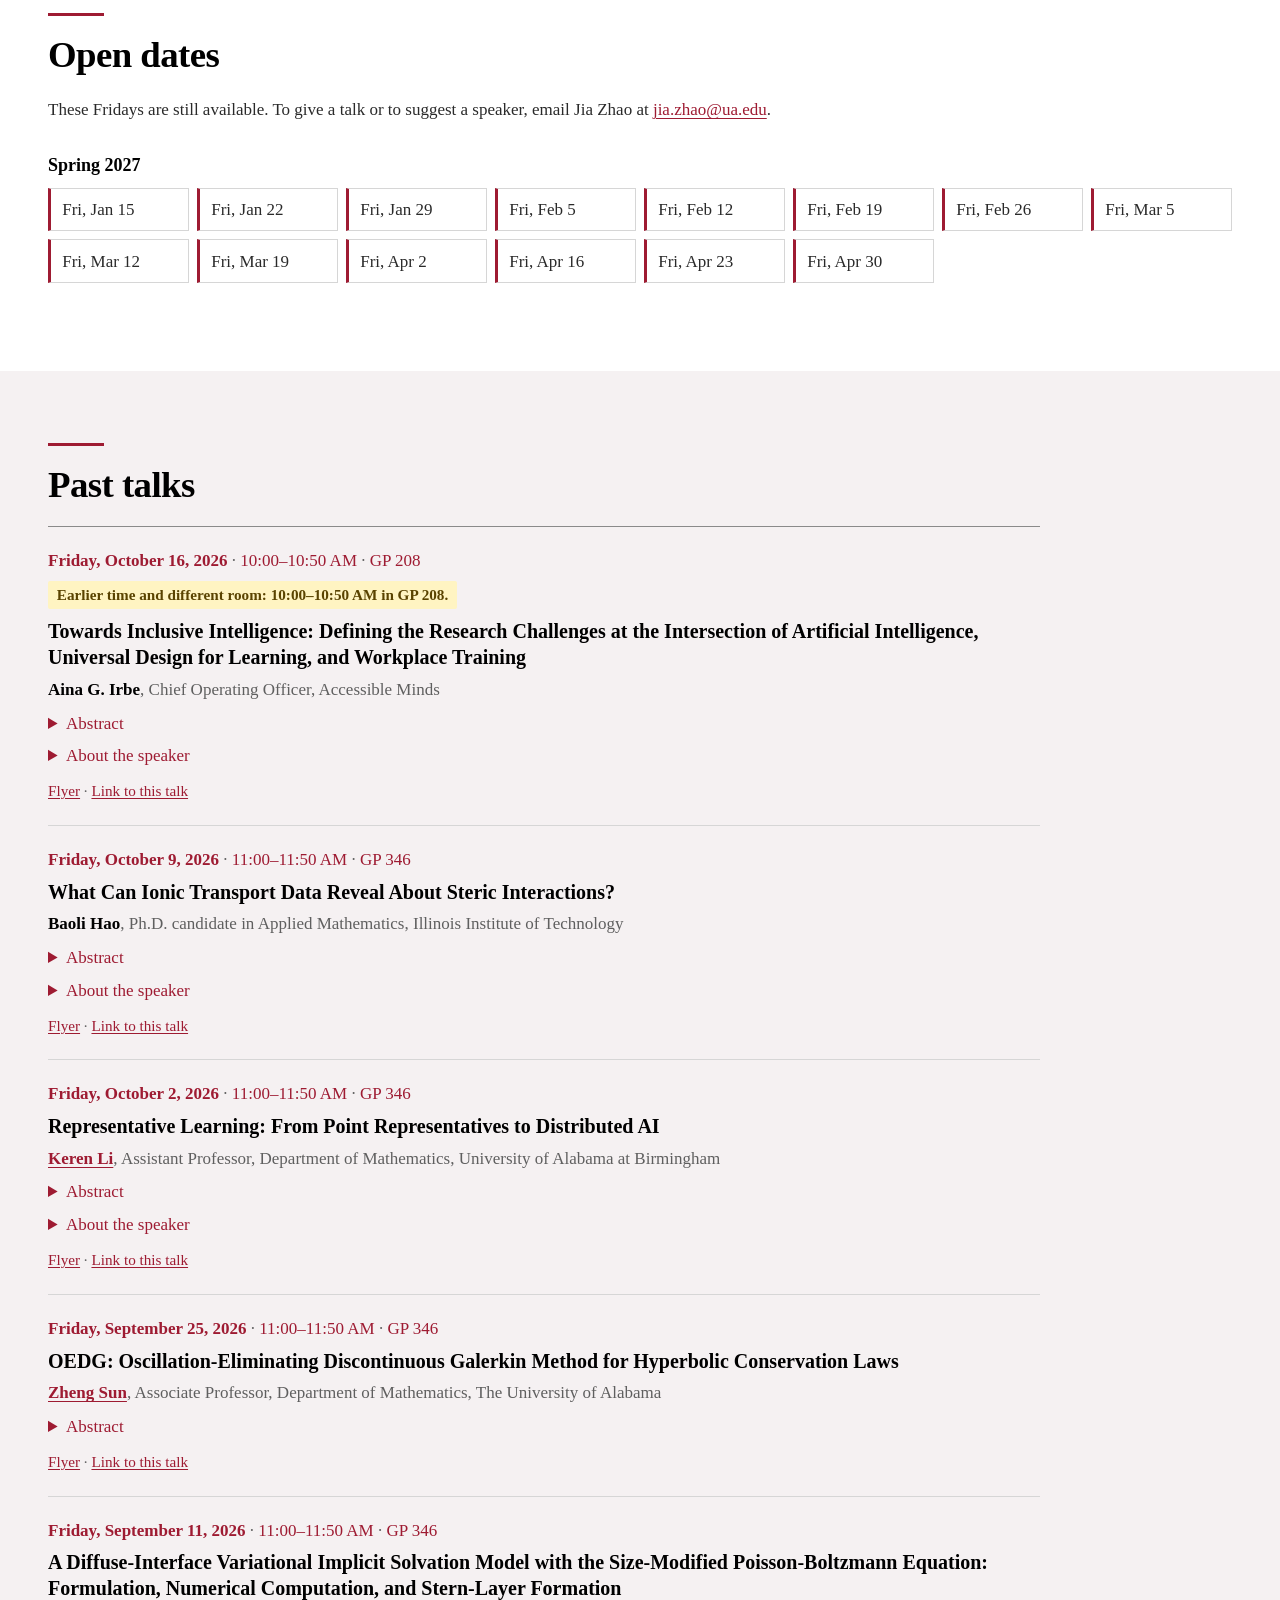
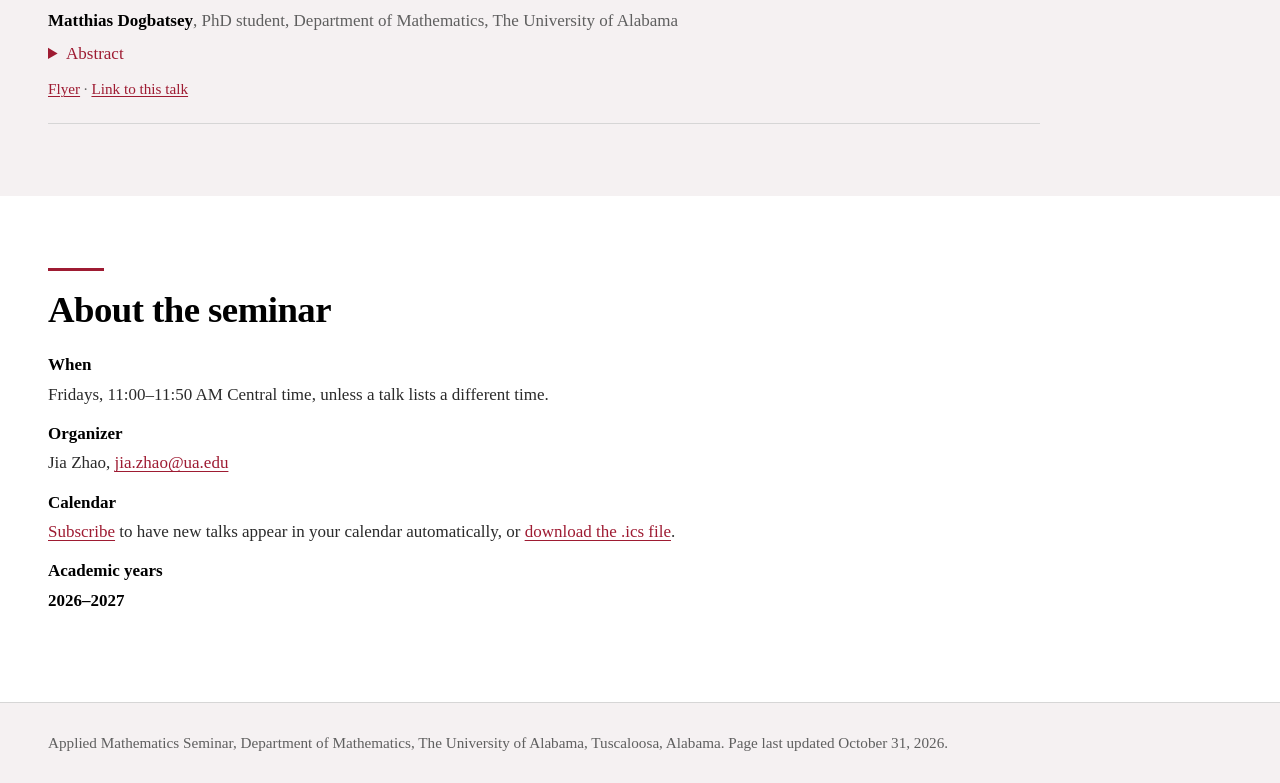
==== commit 2ab88971: "Weekly rebuild (2026-10-31)" ====
--- a/2026-2027.html
+++ b/2026-2027.html
@@ -163,7 +163,7 @@
 
 <footer class="band--tint">
 <div class="wrap">
-<p>Applied Mathematics Seminar, Department of Mathematics, The University of Alabama, Tuscaloosa, Alabama. Page last updated October 29, 2026.</p>
+<p>Applied Mathematics Seminar, Department of Mathematics, The University of Alabama, Tuscaloosa, Alabama. Page last updated October 31, 2026.</p>
 </div>
 </footer>
 </body>
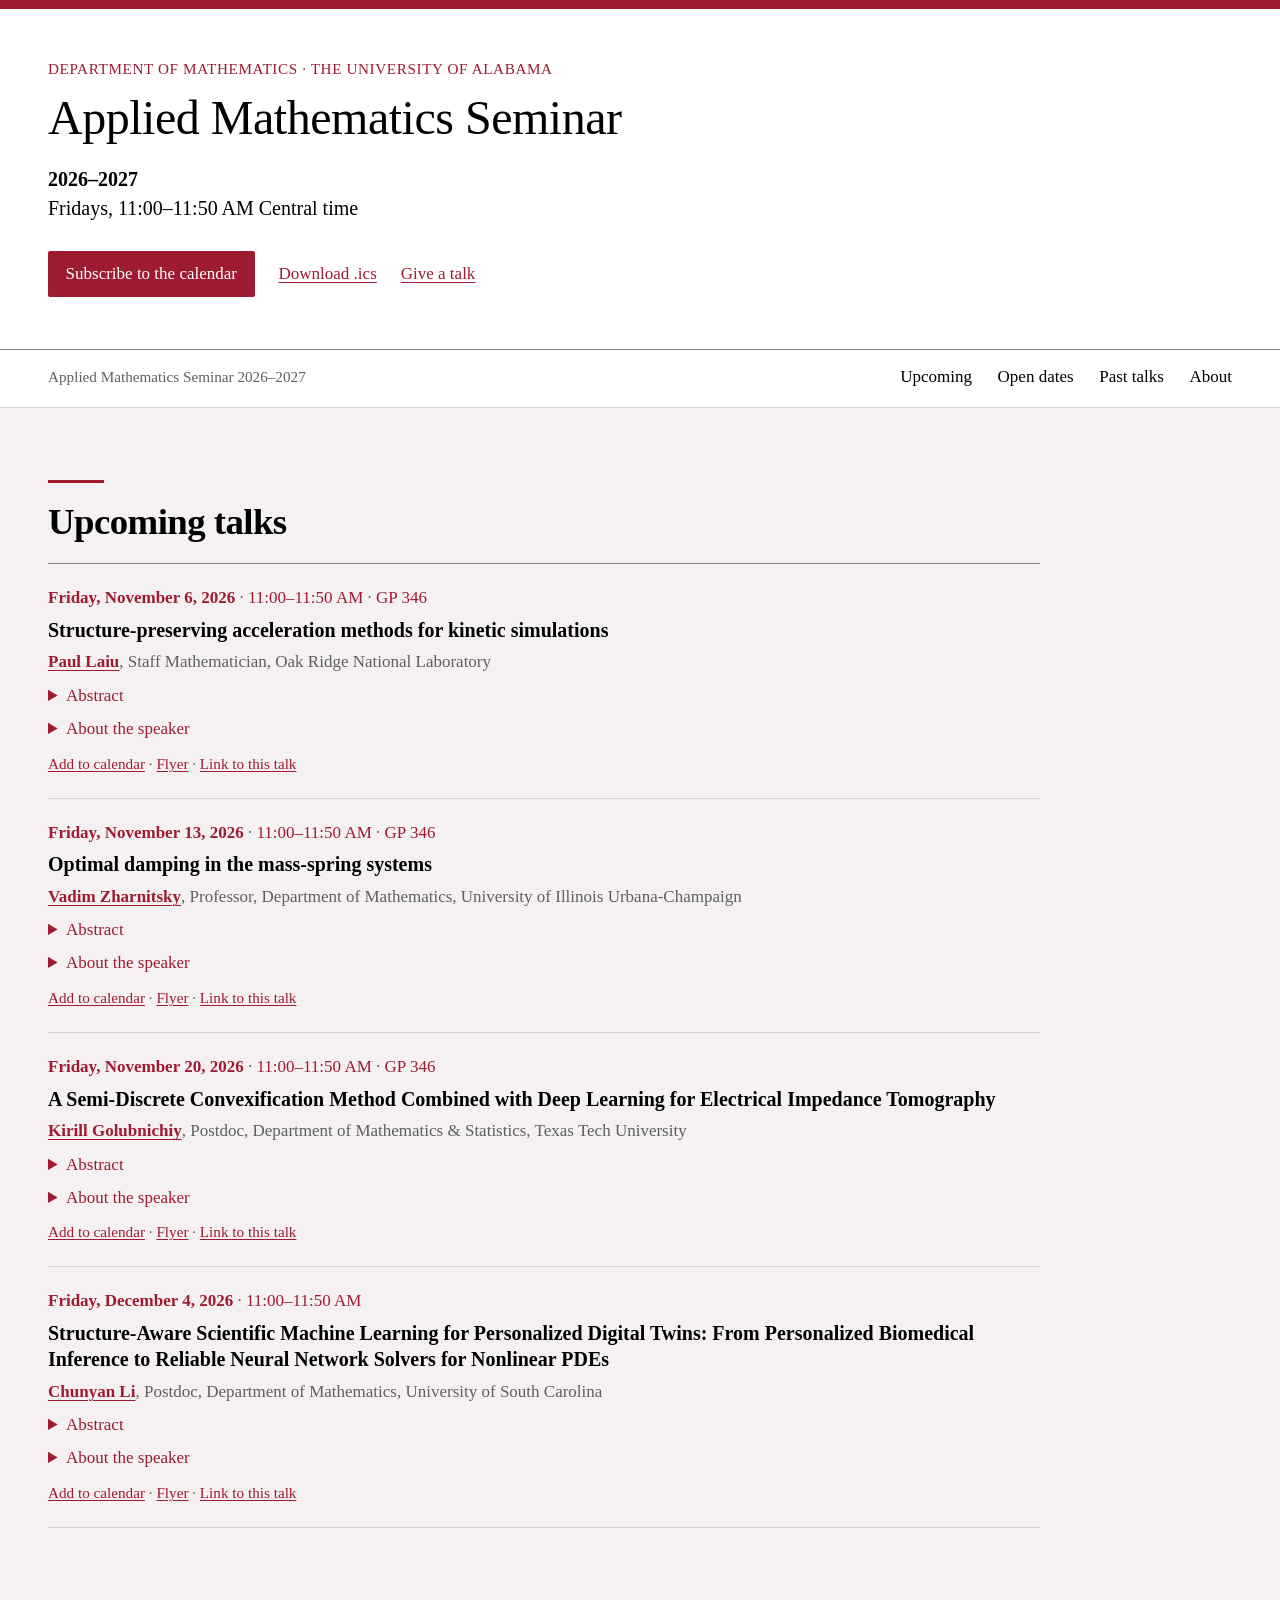
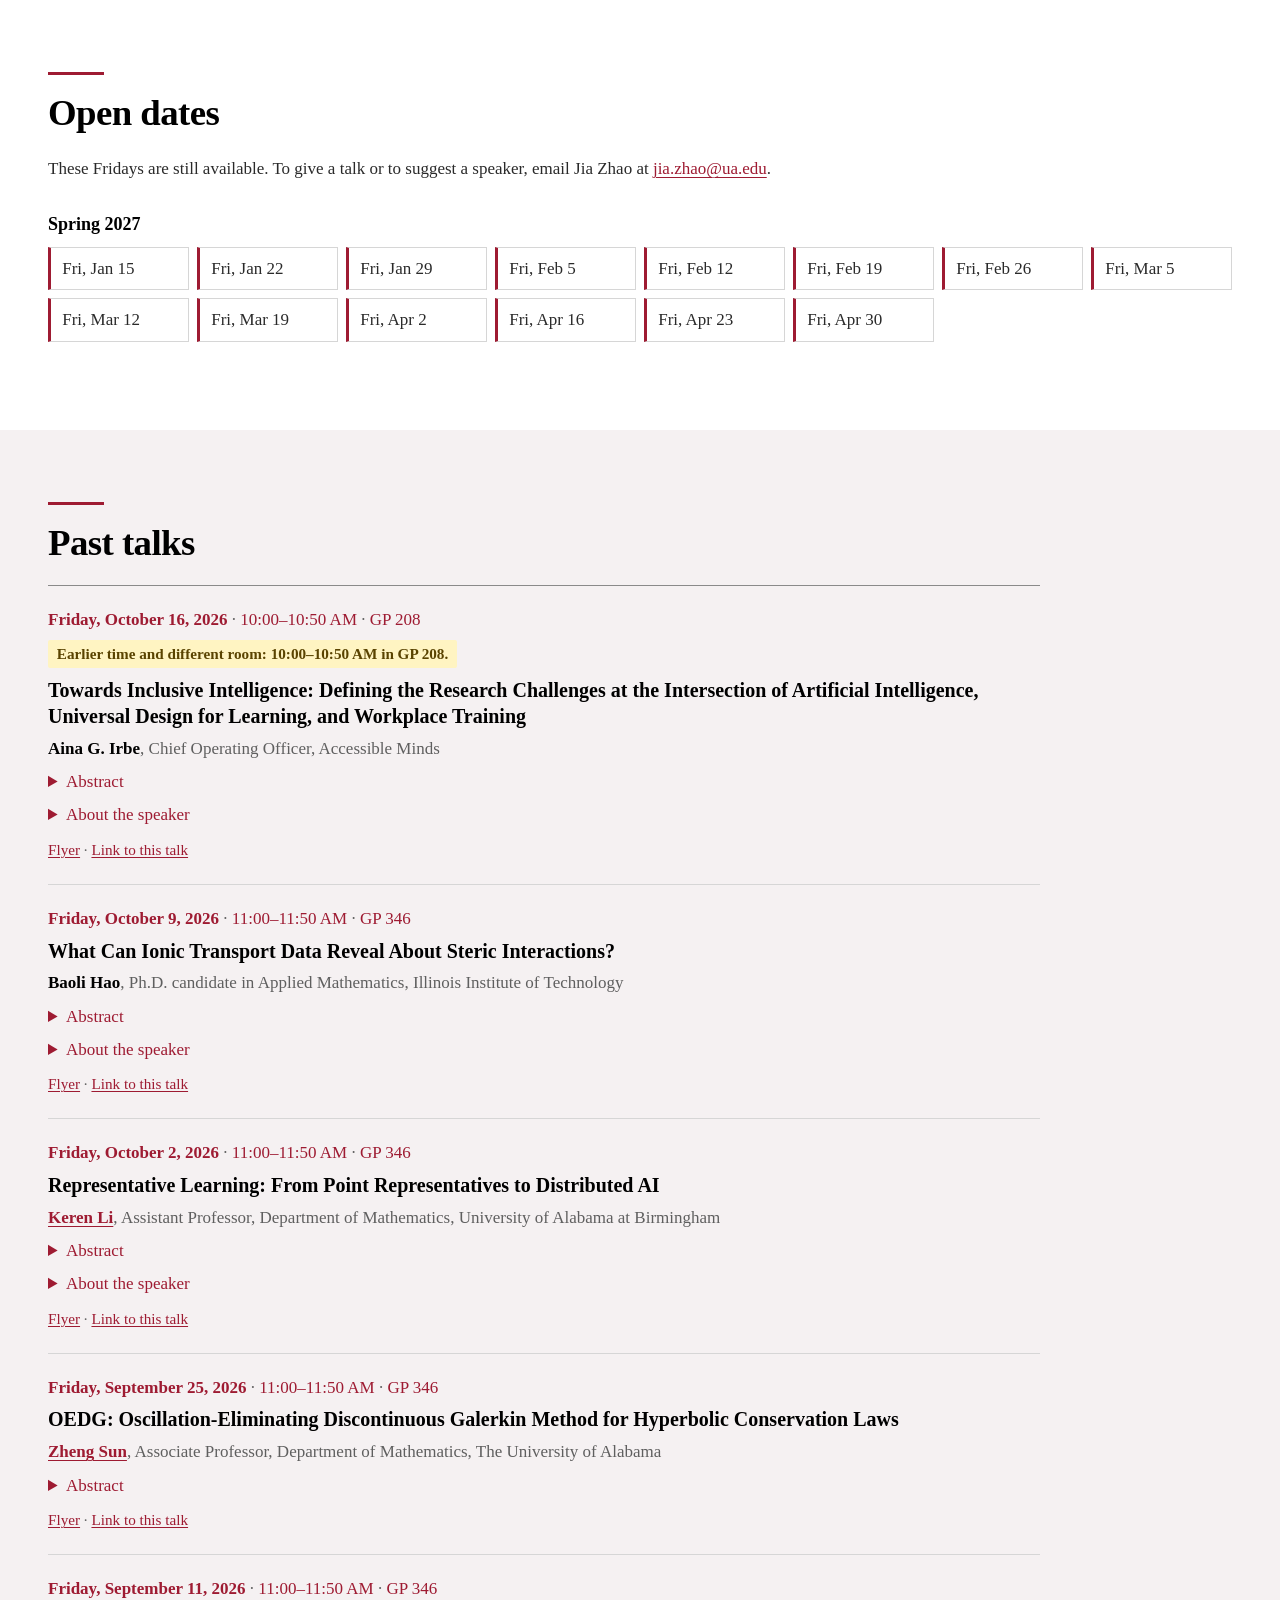
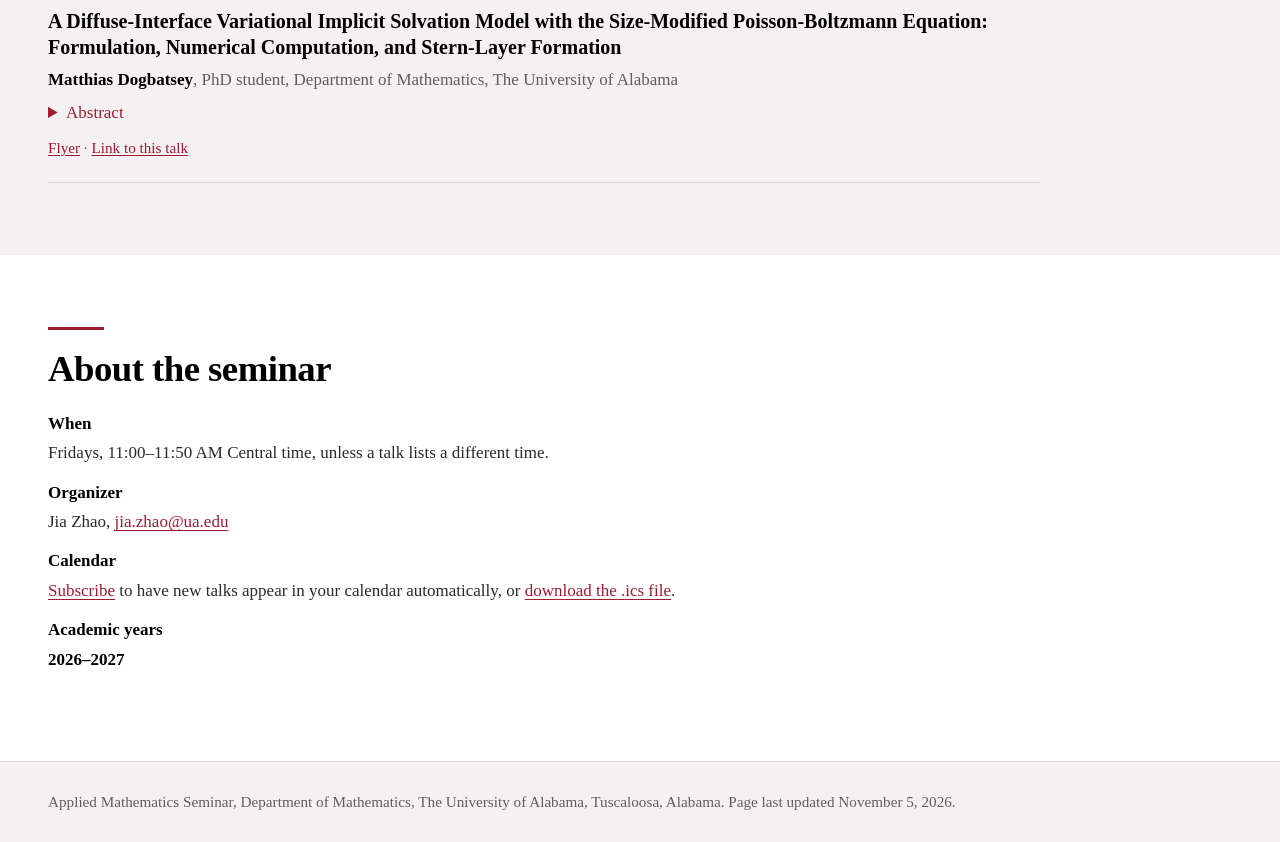
==== commit 4103ddc2: "Chunyan Li (Dec 4): title, abstract, bio Co-Authored-By: Claude Opus 5.5 <noreply@anthropic.com>" ====
--- a/2026-2027.html
+++ b/2026-2027.html
@@ -69,12 +69,18 @@
 </article>
 <article class="talk" id="2026-12-04">
 <p class="talk-when"><time datetime="2026-12-04T11:00-06:00">Friday, December 4, 2026</time><span class="sep"> · </span>11:00–11:50 AM</p>
-<h3 class="talk-title">Title TBA</h3>
+<h3 class="talk-title">Structure-Aware Scientific Machine Learning for Personalized Digital Twins: From Personalized Biomedical Inference to Reliable Neural Network Solvers for Nonlinear PDEs</h3>
 <p class="talk-speaker"><span class="name"><a href="https://chunyanlimath.github.io/">Chunyan Li</a></span><span class="aff">Postdoc, Department of Mathematics, University of South Carolina</span></p>
+<details><summary>Abstract</summary>
+<p>Understanding complex dynamical systems from sparse and heterogeneous data requires models that learn effectively while respecting the mathematical structures governing their evolution. In this talk, I present a structure-aware scientific machine learning research program spanning personalized biomedical inference and reliable neural solvers for nonlinear PDEs.</p>
+<p>First, I introduce a personalized graph-PDE framework for characterizing the spatiotemporal progression of Alzheimer’s disease from longitudinal multimodal neuroimaging data such as MRI, PET, and resting-state fMRI. The model represents 68 brain regions as nodes in a patient-specific functional-connectivity graph and uses a low-rank representation to capture individual deviations from population-level connectivity. It couples amyloid-β, tau, neurodegeneration, and cognitive decline through local interactions and network-mediated propagation. To enable efficient parameter inference from sparse longitudinal data in this nonlinear model, I develop a hierarchical inference strategy and homotopy regularization. When applied to 1,891 participants from the Alzheimer’s Disease Neuroimaging Initiative (ADNI), the model improves the prediction of future biomarker and cognitive trajectories over homogeneous and standard clinical or neuroimaging benchmarks, with relative gains of up to 9.73% for individuals whose brain networks differ substantially from the population norm.</p>
+<p>Second, scalable personalized mechanistic models require accurate and reliable forward simulation for nonlinear, multiscale PDEs. Using thermodynamically consistent phase-field systems as a testbed, I develop structure-aware neural network solvers that improve both where computational effort is allocated and how the neural network is optimized. Energy-dissipation-rate-guided adaptive sampling (EDRAS) targets regions with high local energy dissipation where interfacial evolution occurs, rather than refining solely where the PDE residual is large. For Allen–Cahn dynamics, EDRAS reduces relative mean-square error by up to a factor of six compared with residual-based refinement and identifies high-error regions more reliably. I also leverage random projection neural networks (RPNNs), which fix randomly generated hidden features and determine output coefficients via deterministic nonlinear least squares, enabling second-order optimization. I develop a structure-aware RPNN solver for the fourth-order Cahn–Hilliard system that combines a scaled auxiliary-variable formulation, separate random-feature spaces, adaptive sampling, and domain decomposition, achieving relative L² errors as low as 8.64 × 10⁻⁴ and outperforming matched deep-PINN baselines by nearly three orders of magnitude.</p>
+<p>Together, these works advance interpretable, personalized mechanistic digital twins underpinned by reliable scientific machine learning.</p>
+</details>
 <details><summary>About the speaker</summary>
-<p>Chunyan Li is a postdoctoral scholar in the Department of Mathematics at the University of South Carolina, working with Qi Wang. She received her Ph.D. in applied mathematics from the University of South Carolina in 2023 and previously held a postdoctoral position at Penn State University. Her research focuses on scientific machine learning for partial differential equations, data-driven modeling and digital twins for biomedical systems, inverse problems, data assimilation, and uncertainty quantification.</p>
+<p>Chunyan Li is a postdoctoral scholar in the Department of Mathematics at the University of South Carolina. Prior to this, she was a postdoctoral fellow at The Pennsylvania State University. She received her Ph.D. in Applied Mathematics from the University of South Carolina in December 2023. Her research lies at the intersection of applied mathematics, scientific machine learning, and biomedical modeling. She develops structure-aware, interpretable, and physics-consistent methods for complex dynamical systems, including personalized graph-PDE models of neurodegeneration and reliable neural-network solvers for nonlinear PDEs. Her ongoing work focuses on digital-twin frameworks for healthcare applications.</p>
 </details>
-<p class="talk-links"><a href="ics/2026-12-04.ics">Add to calendar</a><span class="sep"> · </span><a href="2026-2027.html#2026-12-04">Link to this talk</a></p>
+<p class="talk-links"><a href="ics/2026-12-04.ics">Add to calendar</a><span class="sep"> · </span><a href="flyers/2026-12-04.html">Flyer</a><span class="sep"> · </span><a href="2026-2027.html#2026-12-04">Link to this talk</a></p>
 </article>
 </div>
 </section>
@@ -163,7 +169,7 @@
 
 <footer class="band--tint">
 <div class="wrap">
-<p>Applied Mathematics Seminar, Department of Mathematics, The University of Alabama, Tuscaloosa, Alabama. Page last updated October 31, 2026.</p>
+<p>Applied Mathematics Seminar, Department of Mathematics, The University of Alabama, Tuscaloosa, Alabama. Page last updated November 5, 2026.</p>
 </div>
 </footer>
 </body>
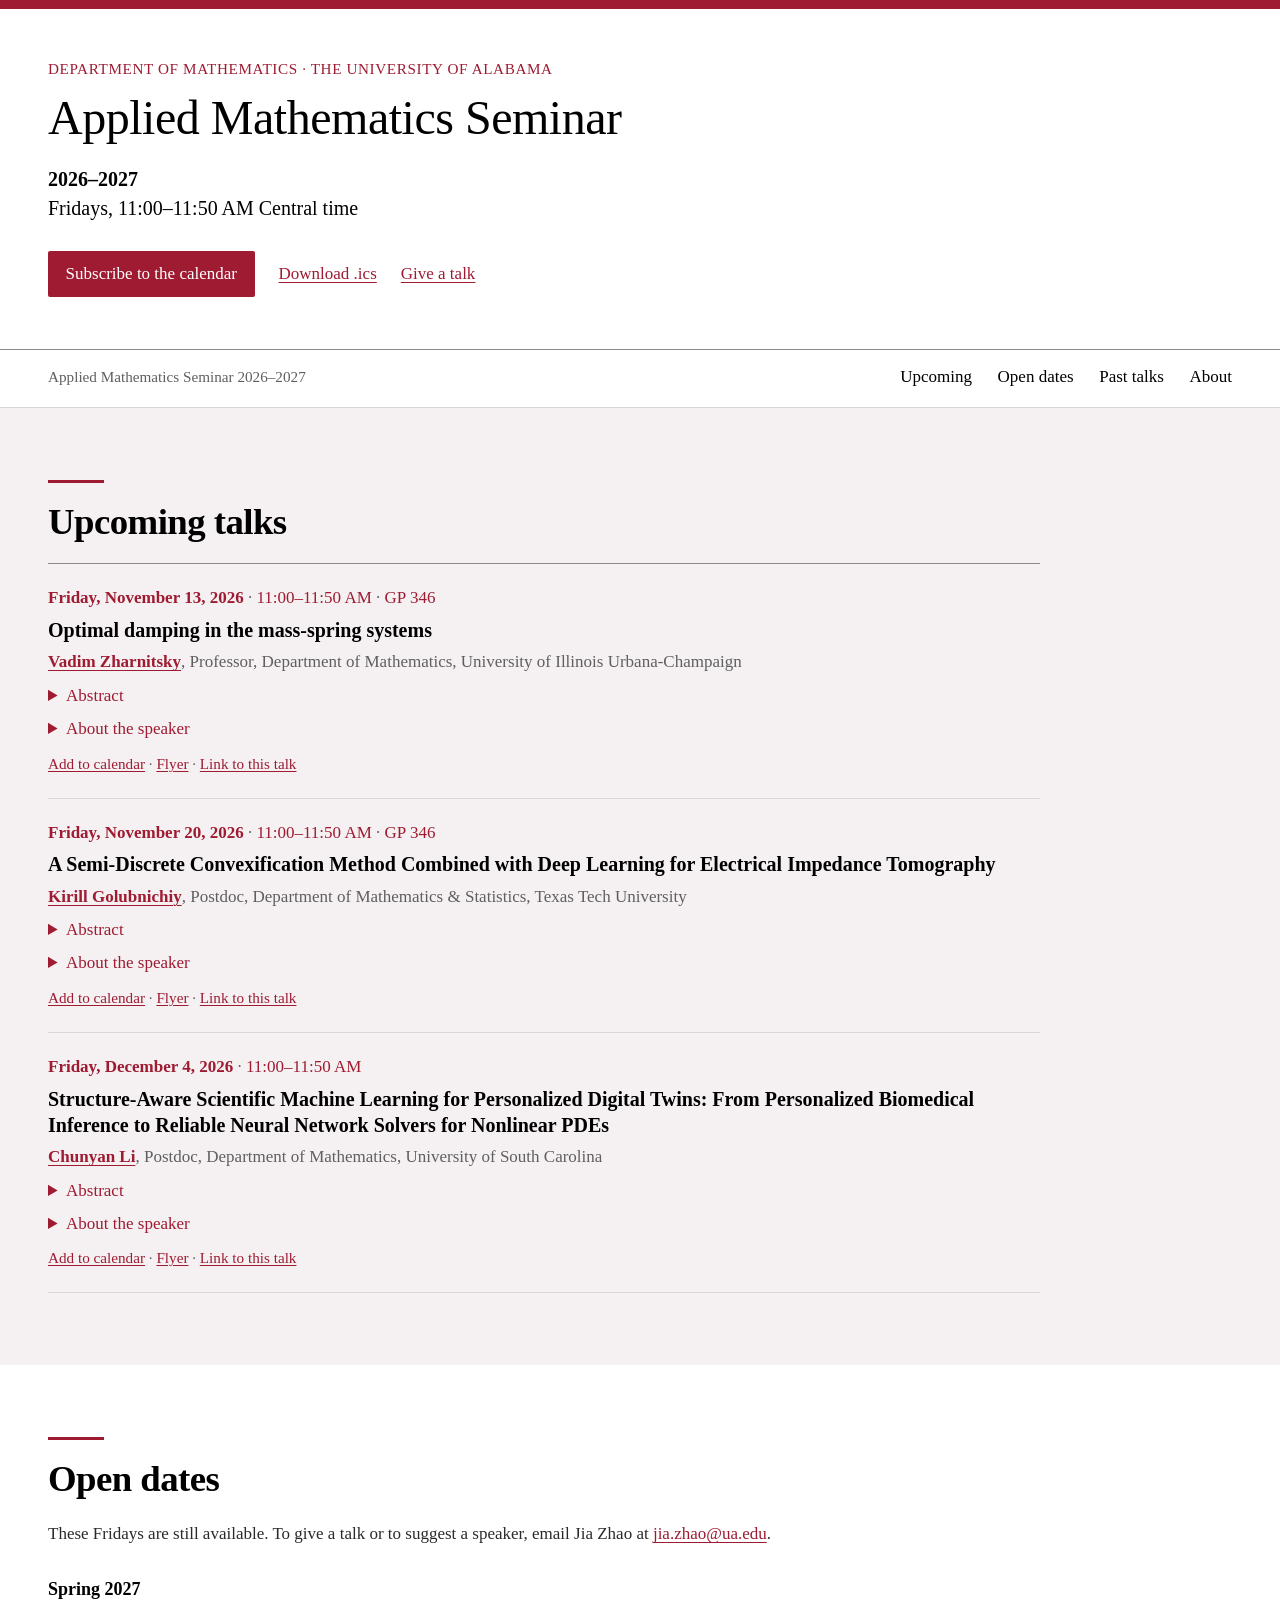
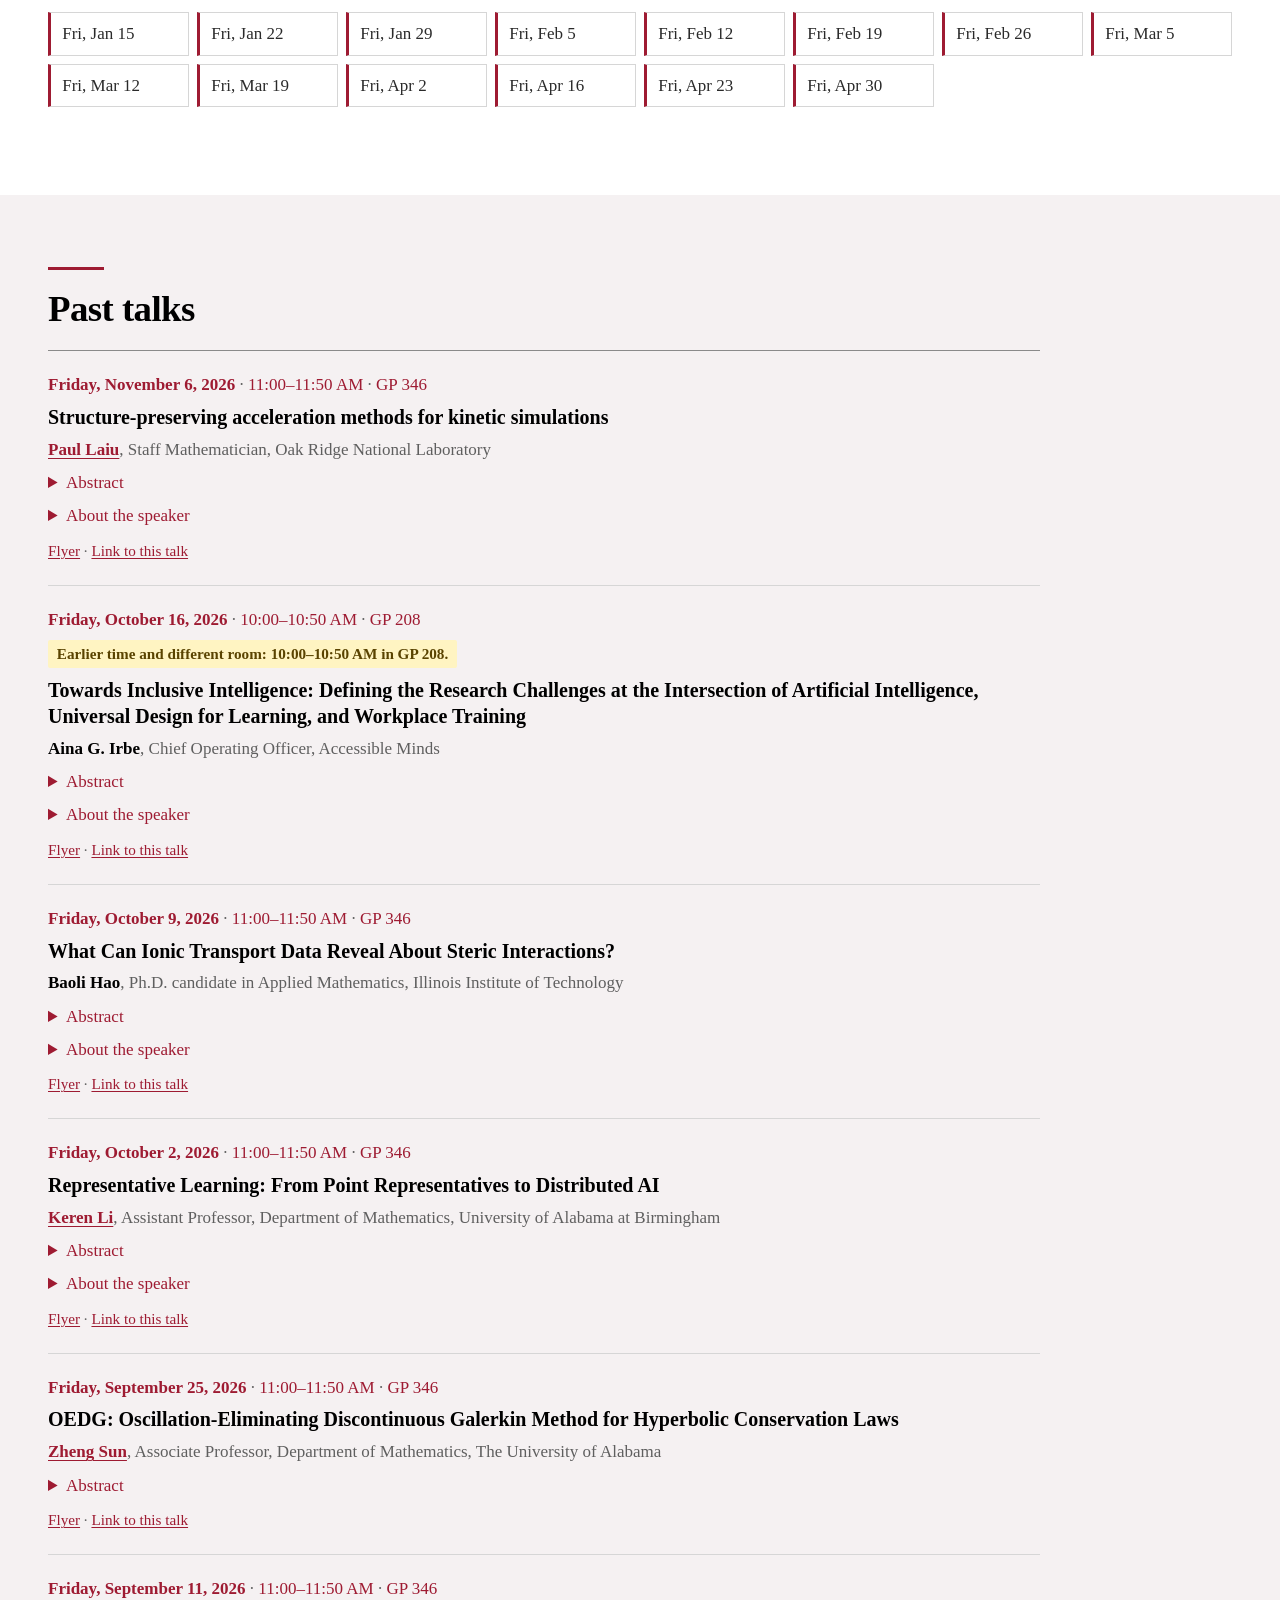
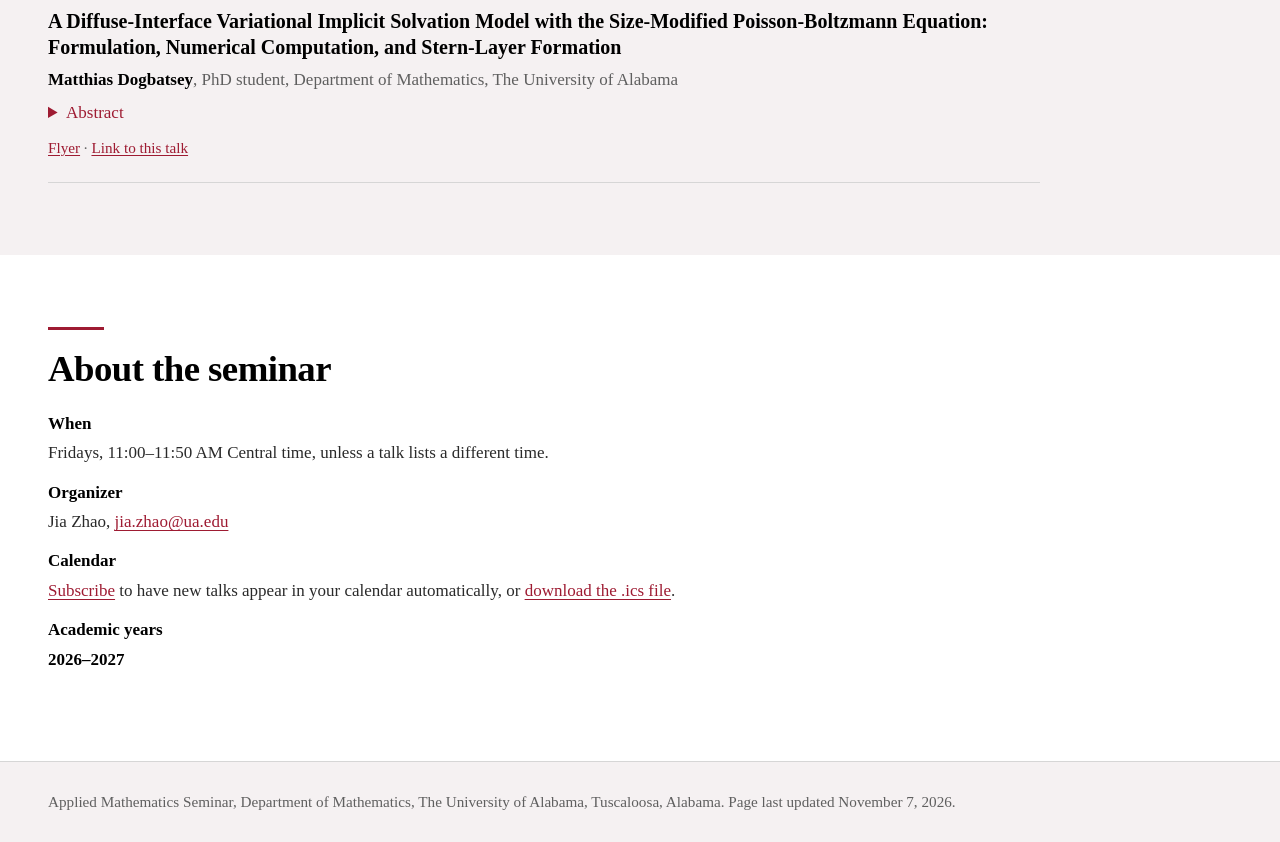
==== commit 30319622: "Weekly rebuild (2026-11-07)" ====
--- a/2026-2027.html
+++ b/2026-2027.html
@@ -29,18 +29,6 @@
 <section id="upcoming" class="band band--tint">
 <div class="wrap">
 <h2>Upcoming talks</h2>
-<article class="talk" id="2026-11-06">
-<p class="talk-when"><time datetime="2026-11-06T11:00-06:00">Friday, November 6, 2026</time><span class="sep"> · </span>11:00–11:50 AM<span class="sep"> · </span>GP 346</p>
-<h3 class="talk-title">Structure-preserving acceleration methods for kinetic simulations</h3>
-<p class="talk-speaker"><span class="name"><a href="https://sites.google.com/site/mtplaiu">Paul Laiu</a></span><span class="aff">Staff Mathematician, Oak Ridge National Laboratory</span></p>
-<details><summary>Abstract</summary>
-<p>Kinetic equations model physical phenomena across neutron transport, plasmas, and radiative transfer. However, large-scale kinetic simulations are bottlenecked by severe memory and computational costs due to their high dimensionality. In this talk, we will discuss two different acceleration strategies that substantially reduce these costs while preserving important structural properties. First, we introduce a new entropy-based moment closure for moment systems derived from kinetic equations. This new closure bypasses expensive optimization in traditional entropy-based closures via a convex neural network approximation of the entropy function. This approach enables efficient, high-order moment simulations while guaranteeing provable physical properties such as entropy dissipation and hyperbolicity. Second, we combine a high-order/low-order (HOLO) method with a micro-macro (MM) decomposition to accelerate iterative solvers in implicit time-stepping schemes for the Bhatnagar-Gross-Krook (BGK) model. The HOLO method improves convergence by incorporating source-term estimates from a coupled low-order model, whereas the MM decomposition reduces the memory cost at the fluid limit. Numerical experiments confirm that both strategies deliver significant savings in memory and computation over traditional methods.</p>
-</details>
-<details><summary>About the speaker</summary>
-<p>Paul Laiu is a Staff Mathematician in the Multiscale Methods and Dynamics Group at Oak Ridge National Laboratory. He received his Ph.D. degree in Electrical and Computer Engineering from University of Maryland College Park in 2016. Paul’s research interest includes surrogate modeling, iterative solvers, and numerical schemes for various partial differential equations in kinetic theory. His work focuses on the design, development, and analysis of mathematical tools that accelerate the simulation and learning of multiscale systems, with applications in astrophysics, computational fluid dynamics, nuclear fusion, and rarefied gas.</p>
-</details>
-<p class="talk-links"><a href="ics/2026-11-06.ics">Add to calendar</a><span class="sep"> · </span><a href="flyers/2026-11-06.html">Flyer</a><span class="sep"> · </span><a href="2026-2027.html#2026-11-06">Link to this talk</a></p>
-</article>
 <article class="talk" id="2026-11-13">
 <p class="talk-when"><time datetime="2026-11-13T11:00-06:00">Friday, November 13, 2026</time><span class="sep"> · </span>11:00–11:50 AM<span class="sep"> · </span>GP 346</p>
 <h3 class="talk-title">Optimal damping in the mass-spring systems</h3>
@@ -95,6 +83,18 @@
 <section id="past" class="band band--tint">
 <div class="wrap">
 <h2>Past talks</h2>
+<article class="talk" id="2026-11-06">
+<p class="talk-when"><time datetime="2026-11-06T11:00-06:00">Friday, November 6, 2026</time><span class="sep"> · </span>11:00–11:50 AM<span class="sep"> · </span>GP 346</p>
+<h3 class="talk-title">Structure-preserving acceleration methods for kinetic simulations</h3>
+<p class="talk-speaker"><span class="name"><a href="https://sites.google.com/site/mtplaiu">Paul Laiu</a></span><span class="aff">Staff Mathematician, Oak Ridge National Laboratory</span></p>
+<details><summary>Abstract</summary>
+<p>Kinetic equations model physical phenomena across neutron transport, plasmas, and radiative transfer. However, large-scale kinetic simulations are bottlenecked by severe memory and computational costs due to their high dimensionality. In this talk, we will discuss two different acceleration strategies that substantially reduce these costs while preserving important structural properties. First, we introduce a new entropy-based moment closure for moment systems derived from kinetic equations. This new closure bypasses expensive optimization in traditional entropy-based closures via a convex neural network approximation of the entropy function. This approach enables efficient, high-order moment simulations while guaranteeing provable physical properties such as entropy dissipation and hyperbolicity. Second, we combine a high-order/low-order (HOLO) method with a micro-macro (MM) decomposition to accelerate iterative solvers in implicit time-stepping schemes for the Bhatnagar-Gross-Krook (BGK) model. The HOLO method improves convergence by incorporating source-term estimates from a coupled low-order model, whereas the MM decomposition reduces the memory cost at the fluid limit. Numerical experiments confirm that both strategies deliver significant savings in memory and computation over traditional methods.</p>
+</details>
+<details><summary>About the speaker</summary>
+<p>Paul Laiu is a Staff Mathematician in the Multiscale Methods and Dynamics Group at Oak Ridge National Laboratory. He received his Ph.D. degree in Electrical and Computer Engineering from University of Maryland College Park in 2016. Paul’s research interest includes surrogate modeling, iterative solvers, and numerical schemes for various partial differential equations in kinetic theory. His work focuses on the design, development, and analysis of mathematical tools that accelerate the simulation and learning of multiscale systems, with applications in astrophysics, computational fluid dynamics, nuclear fusion, and rarefied gas.</p>
+</details>
+<p class="talk-links"><a href="flyers/2026-11-06.html">Flyer</a><span class="sep"> · </span><a href="2026-2027.html#2026-11-06">Link to this talk</a></p>
+</article>
 <article class="talk" id="2026-10-16">
 <p class="talk-when"><time datetime="2026-10-16T10:00-05:00">Friday, October 16, 2026</time><span class="sep"> · </span>10:00–10:50 AM<span class="sep"> · </span>GP 208</p>
 <p class="talk-note">Earlier time and different room: 10:00–10:50 AM in GP 208.</p>
@@ -169,7 +169,7 @@
 
 <footer class="band--tint">
 <div class="wrap">
-<p>Applied Mathematics Seminar, Department of Mathematics, The University of Alabama, Tuscaloosa, Alabama. Page last updated November 5, 2026.</p>
+<p>Applied Mathematics Seminar, Department of Mathematics, The University of Alabama, Tuscaloosa, Alabama. Page last updated November 7, 2026.</p>
 </div>
 </footer>
 </body>
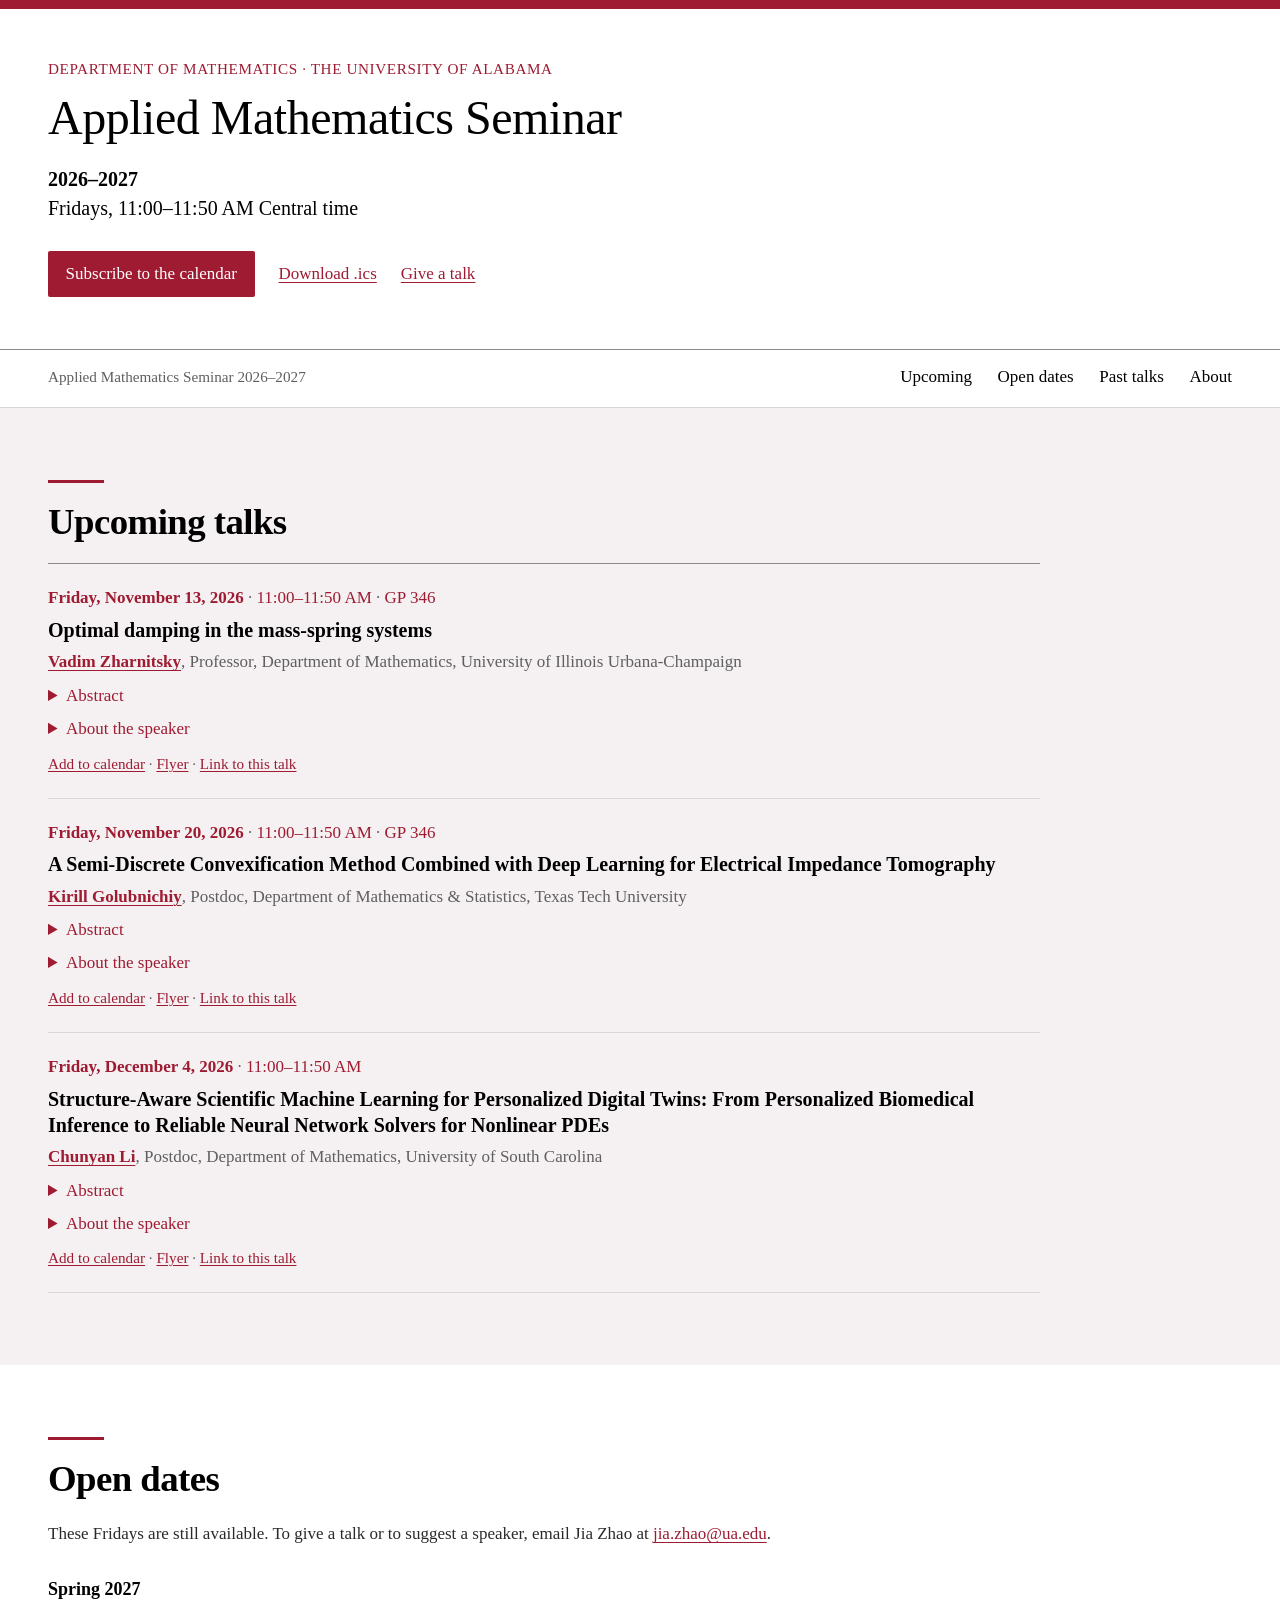
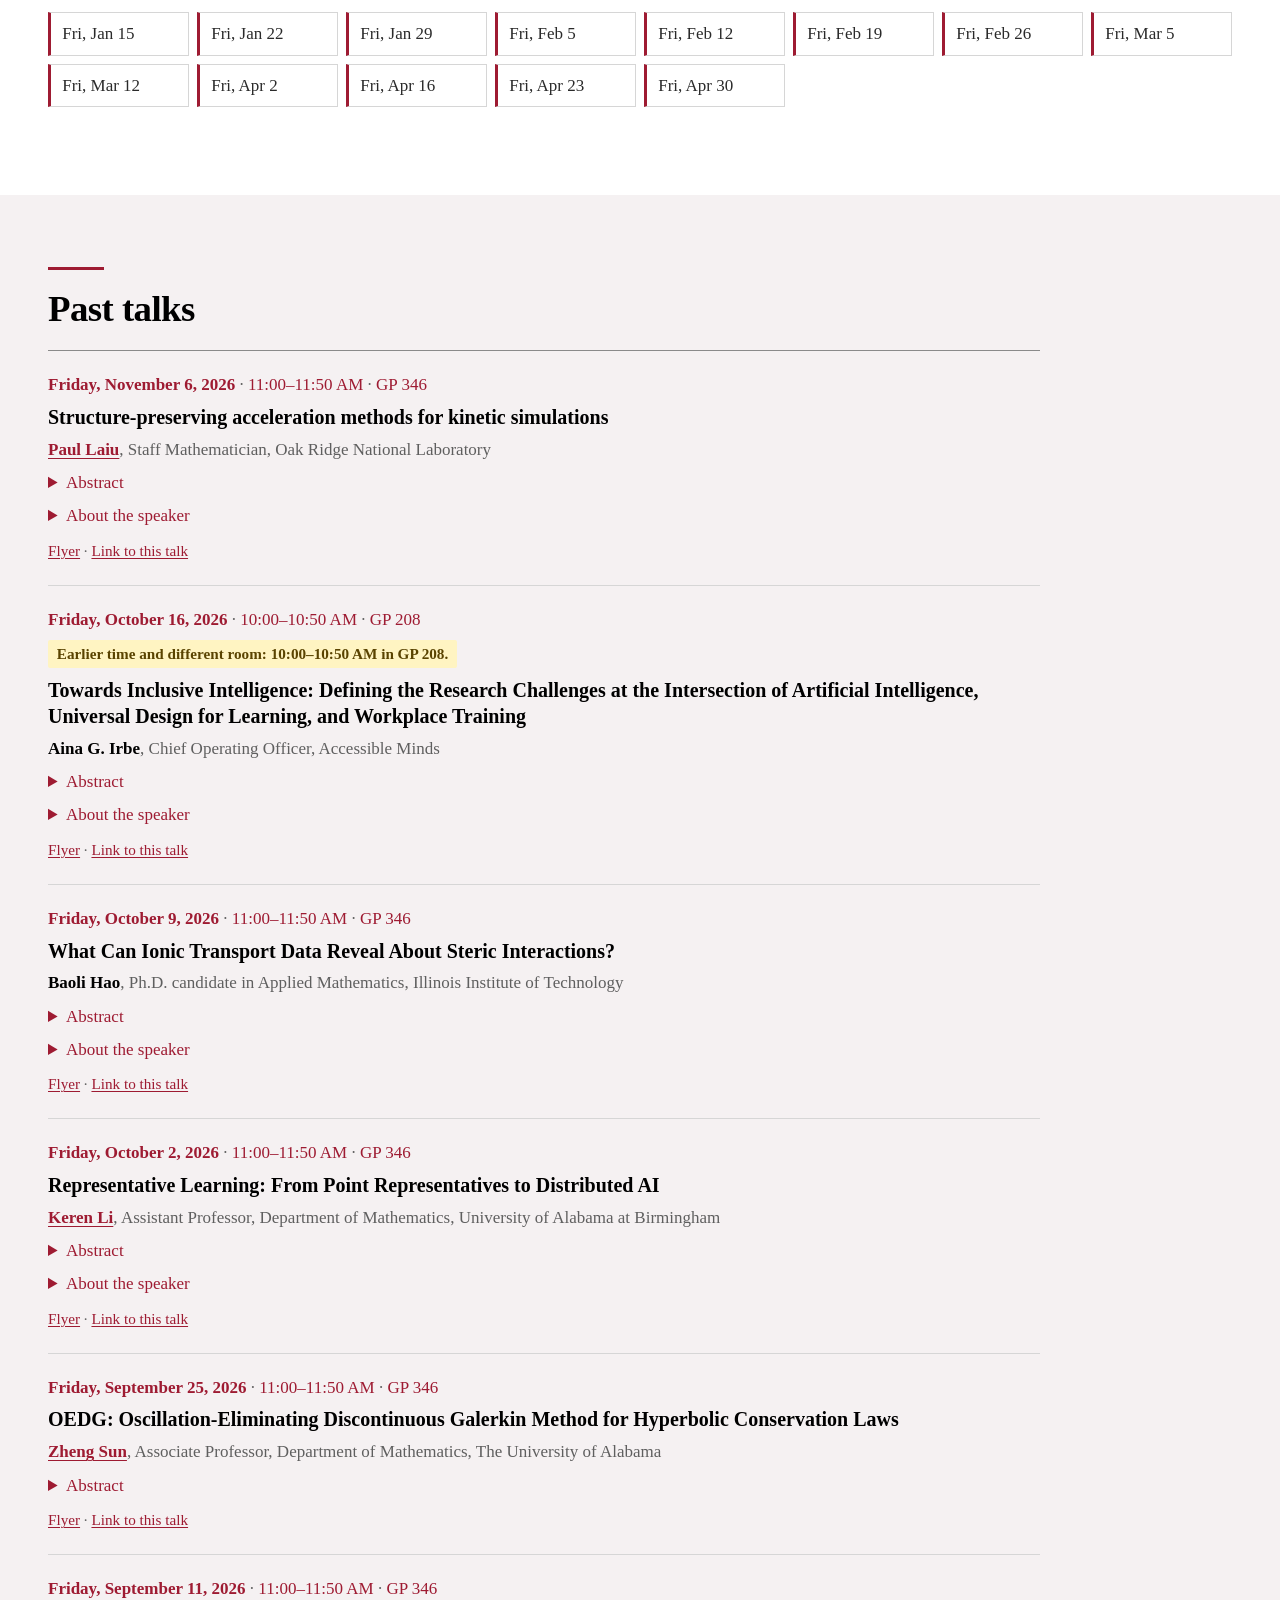
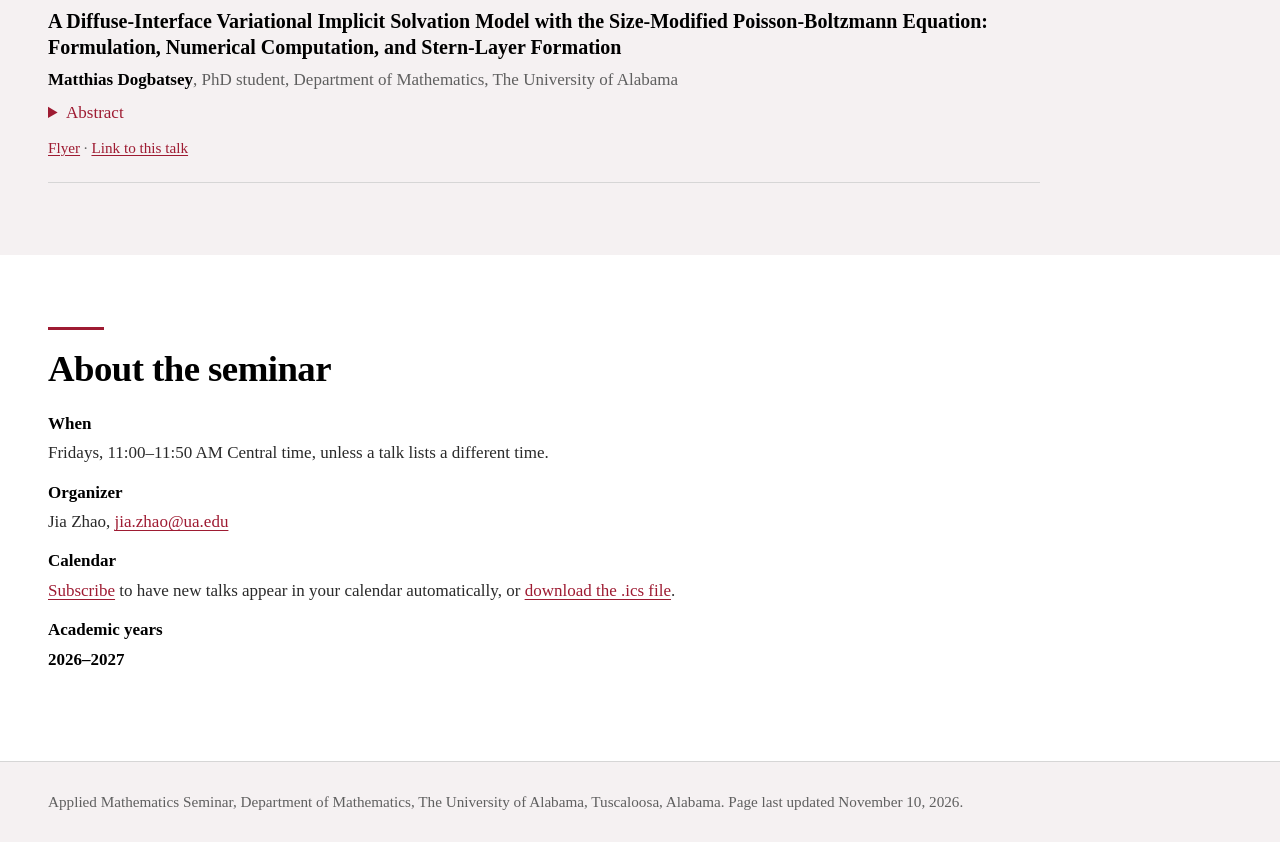
==== commit d1db239a: "Block Mar 19, 2027 (spring break) Co-Authored-By: Claude Opus 5.5 <noreply@anthropic.com>" ====
--- a/2026-2027.html
+++ b/2026-2027.html
@@ -77,7 +77,7 @@
 <h2>Open dates</h2>
 <p>These Fridays are still available. To give a talk or to suggest a speaker, email Jia Zhao at <a href="mailto:jia.zhao@ua.edu">jia.zhao@ua.edu</a>.</p>
 <h3>Spring 2027</h3>
-<ul class="open-dates"><li><time datetime="2027-01-15">Fri, Jan 15</time></li><li><time datetime="2027-01-22">Fri, Jan 22</time></li><li><time datetime="2027-01-29">Fri, Jan 29</time></li><li><time datetime="2027-02-05">Fri, Feb 5</time></li><li><time datetime="2027-02-12">Fri, Feb 12</time></li><li><time datetime="2027-02-19">Fri, Feb 19</time></li><li><time datetime="2027-02-26">Fri, Feb 26</time></li><li><time datetime="2027-03-05">Fri, Mar 5</time></li><li><time datetime="2027-03-12">Fri, Mar 12</time></li><li><time datetime="2027-03-19">Fri, Mar 19</time></li><li><time datetime="2027-04-02">Fri, Apr 2</time></li><li><time datetime="2027-04-16">Fri, Apr 16</time></li><li><time datetime="2027-04-23">Fri, Apr 23</time></li><li><time datetime="2027-04-30">Fri, Apr 30</time></li></ul>
+<ul class="open-dates"><li><time datetime="2027-01-15">Fri, Jan 15</time></li><li><time datetime="2027-01-22">Fri, Jan 22</time></li><li><time datetime="2027-01-29">Fri, Jan 29</time></li><li><time datetime="2027-02-05">Fri, Feb 5</time></li><li><time datetime="2027-02-12">Fri, Feb 12</time></li><li><time datetime="2027-02-19">Fri, Feb 19</time></li><li><time datetime="2027-02-26">Fri, Feb 26</time></li><li><time datetime="2027-03-05">Fri, Mar 5</time></li><li><time datetime="2027-03-12">Fri, Mar 12</time></li><li><time datetime="2027-04-02">Fri, Apr 2</time></li><li><time datetime="2027-04-16">Fri, Apr 16</time></li><li><time datetime="2027-04-23">Fri, Apr 23</time></li><li><time datetime="2027-04-30">Fri, Apr 30</time></li></ul>
 </div>
 </section>
 <section id="past" class="band band--tint">
@@ -169,7 +169,7 @@
 
 <footer class="band--tint">
 <div class="wrap">
-<p>Applied Mathematics Seminar, Department of Mathematics, The University of Alabama, Tuscaloosa, Alabama. Page last updated November 7, 2026.</p>
+<p>Applied Mathematics Seminar, Department of Mathematics, The University of Alabama, Tuscaloosa, Alabama. Page last updated November 10, 2026.</p>
 </div>
 </footer>
 </body>
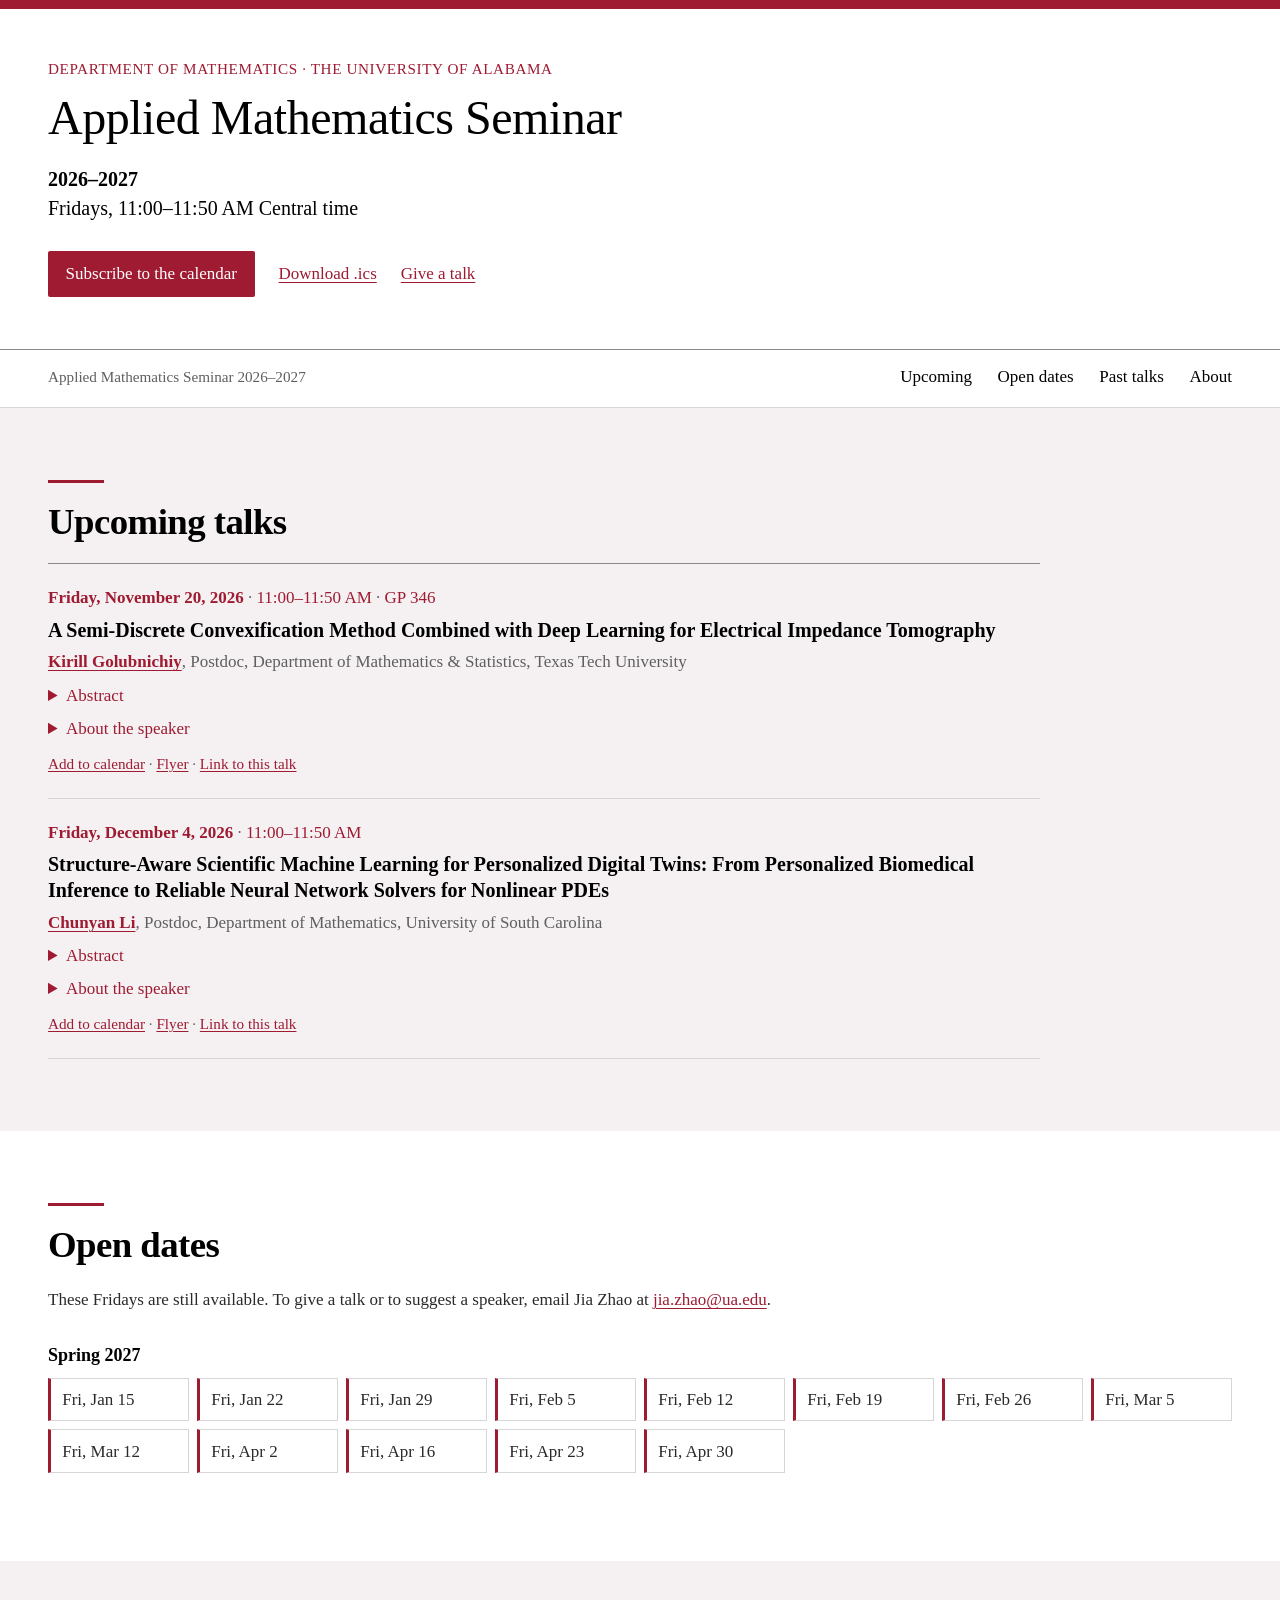
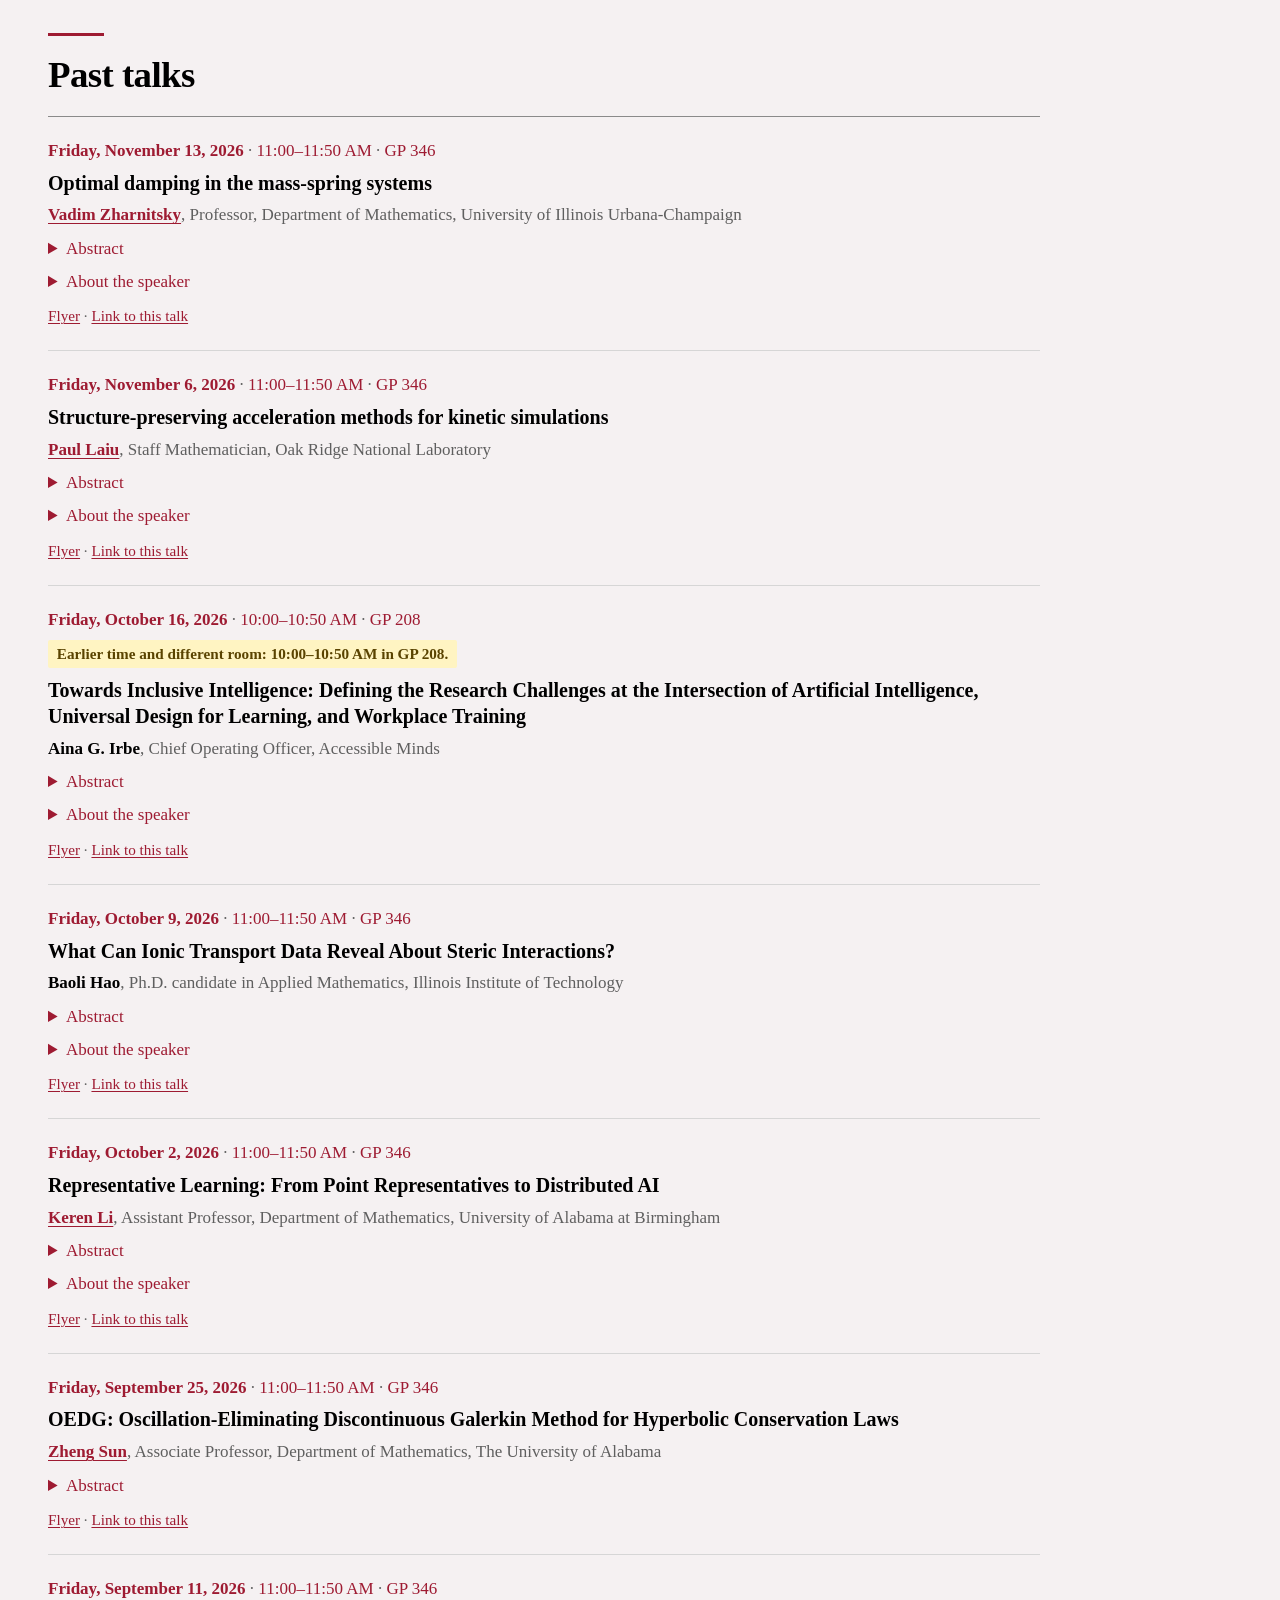
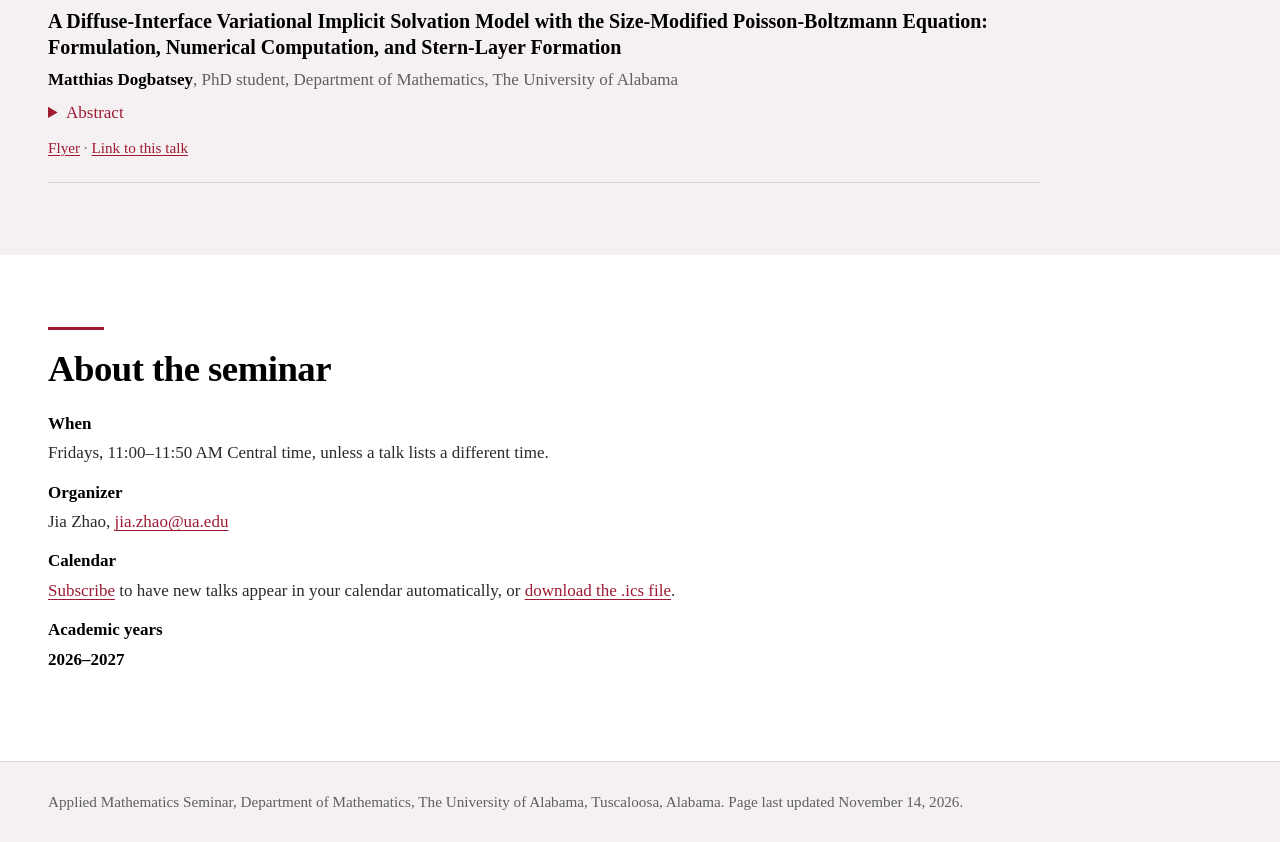
==== commit cf5f4fdb: "Weekly rebuild (2026-11-14)" ====
--- a/2026-2027.html
+++ b/2026-2027.html
@@ -29,19 +29,6 @@
 <section id="upcoming" class="band band--tint">
 <div class="wrap">
 <h2>Upcoming talks</h2>
-<article class="talk" id="2026-11-13">
-<p class="talk-when"><time datetime="2026-11-13T11:00-06:00">Friday, November 13, 2026</time><span class="sep"> · </span>11:00–11:50 AM<span class="sep"> · </span>GP 346</p>
-<h3 class="talk-title">Optimal damping in the mass-spring systems</h3>
-<p class="talk-speaker"><span class="name"><a href="https://math.illinois.edu/directory/profile/vzh">Vadim Zharnitsky</a></span><span class="aff">Professor, Department of Mathematics, University of Illinois Urbana-Champaign</span></p>
-<details><summary>Abstract</summary>
-<p>It is a well-known textbook example in classical mechanics that a single-degree-of-freedom mass-spring harmonic oscillator achieves its fastest exponential decay when the damping is critical. We study the analogous problem of designing optimal damping for a system of several coupled linear oscillators. Using the Weyl–Horn theorem, we construct an explicit damping matrix that theoretically realizes the best possible exponential decay rate of the system, which turns out to be the geometric mean of the natural frequencies. We show that this damping strategy outperforms the classical Rayleigh (proportional) damping approach. We also characterize the parameter regimes in which the optimal damping matrix necessarily ceases to be positive definite, and discuss the implications of this phenomenon.</p>
-<p>This is a joint work with M. Arnold (UT-Dallas, USA) and O. Gendelman (Technion, Israel).</p>
-</details>
-<details><summary>About the speaker</summary>
-<p>Vadim Zharnitsky is a professor of mathematics at the University of Illinois Urbana-Champaign, where he also holds an appointment in the Coordinated Science Laboratory. He received his Ph.D. in applied mathematics from Rensselaer Polytechnic Institute in 1996. His research focuses on dynamical systems and differential equations, with particular interests in nonlinear waves and Hamiltonian dynamics.</p>
-</details>
-<p class="talk-links"><a href="ics/2026-11-13.ics">Add to calendar</a><span class="sep"> · </span><a href="flyers/2026-11-13.html">Flyer</a><span class="sep"> · </span><a href="2026-2027.html#2026-11-13">Link to this talk</a></p>
-</article>
 <article class="talk" id="2026-11-20">
 <p class="talk-when"><time datetime="2026-11-20T11:00-06:00">Friday, November 20, 2026</time><span class="sep"> · </span>11:00–11:50 AM<span class="sep"> · </span>GP 346</p>
 <h3 class="talk-title">A Semi-Discrete Convexification Method Combined with Deep Learning for Electrical Impedance Tomography</h3>
@@ -83,6 +70,19 @@
 <section id="past" class="band band--tint">
 <div class="wrap">
 <h2>Past talks</h2>
+<article class="talk" id="2026-11-13">
+<p class="talk-when"><time datetime="2026-11-13T11:00-06:00">Friday, November 13, 2026</time><span class="sep"> · </span>11:00–11:50 AM<span class="sep"> · </span>GP 346</p>
+<h3 class="talk-title">Optimal damping in the mass-spring systems</h3>
+<p class="talk-speaker"><span class="name"><a href="https://math.illinois.edu/directory/profile/vzh">Vadim Zharnitsky</a></span><span class="aff">Professor, Department of Mathematics, University of Illinois Urbana-Champaign</span></p>
+<details><summary>Abstract</summary>
+<p>It is a well-known textbook example in classical mechanics that a single-degree-of-freedom mass-spring harmonic oscillator achieves its fastest exponential decay when the damping is critical. We study the analogous problem of designing optimal damping for a system of several coupled linear oscillators. Using the Weyl–Horn theorem, we construct an explicit damping matrix that theoretically realizes the best possible exponential decay rate of the system, which turns out to be the geometric mean of the natural frequencies. We show that this damping strategy outperforms the classical Rayleigh (proportional) damping approach. We also characterize the parameter regimes in which the optimal damping matrix necessarily ceases to be positive definite, and discuss the implications of this phenomenon.</p>
+<p>This is a joint work with M. Arnold (UT-Dallas, USA) and O. Gendelman (Technion, Israel).</p>
+</details>
+<details><summary>About the speaker</summary>
+<p>Vadim Zharnitsky is a professor of mathematics at the University of Illinois Urbana-Champaign, where he also holds an appointment in the Coordinated Science Laboratory. He received his Ph.D. in applied mathematics from Rensselaer Polytechnic Institute in 1996. His research focuses on dynamical systems and differential equations, with particular interests in nonlinear waves and Hamiltonian dynamics.</p>
+</details>
+<p class="talk-links"><a href="flyers/2026-11-13.html">Flyer</a><span class="sep"> · </span><a href="2026-2027.html#2026-11-13">Link to this talk</a></p>
+</article>
 <article class="talk" id="2026-11-06">
 <p class="talk-when"><time datetime="2026-11-06T11:00-06:00">Friday, November 6, 2026</time><span class="sep"> · </span>11:00–11:50 AM<span class="sep"> · </span>GP 346</p>
 <h3 class="talk-title">Structure-preserving acceleration methods for kinetic simulations</h3>
@@ -169,7 +169,7 @@
 
 <footer class="band--tint">
 <div class="wrap">
-<p>Applied Mathematics Seminar, Department of Mathematics, The University of Alabama, Tuscaloosa, Alabama. Page last updated November 10, 2026.</p>
+<p>Applied Mathematics Seminar, Department of Mathematics, The University of Alabama, Tuscaloosa, Alabama. Page last updated November 14, 2026.</p>
 </div>
 </footer>
 </body>
